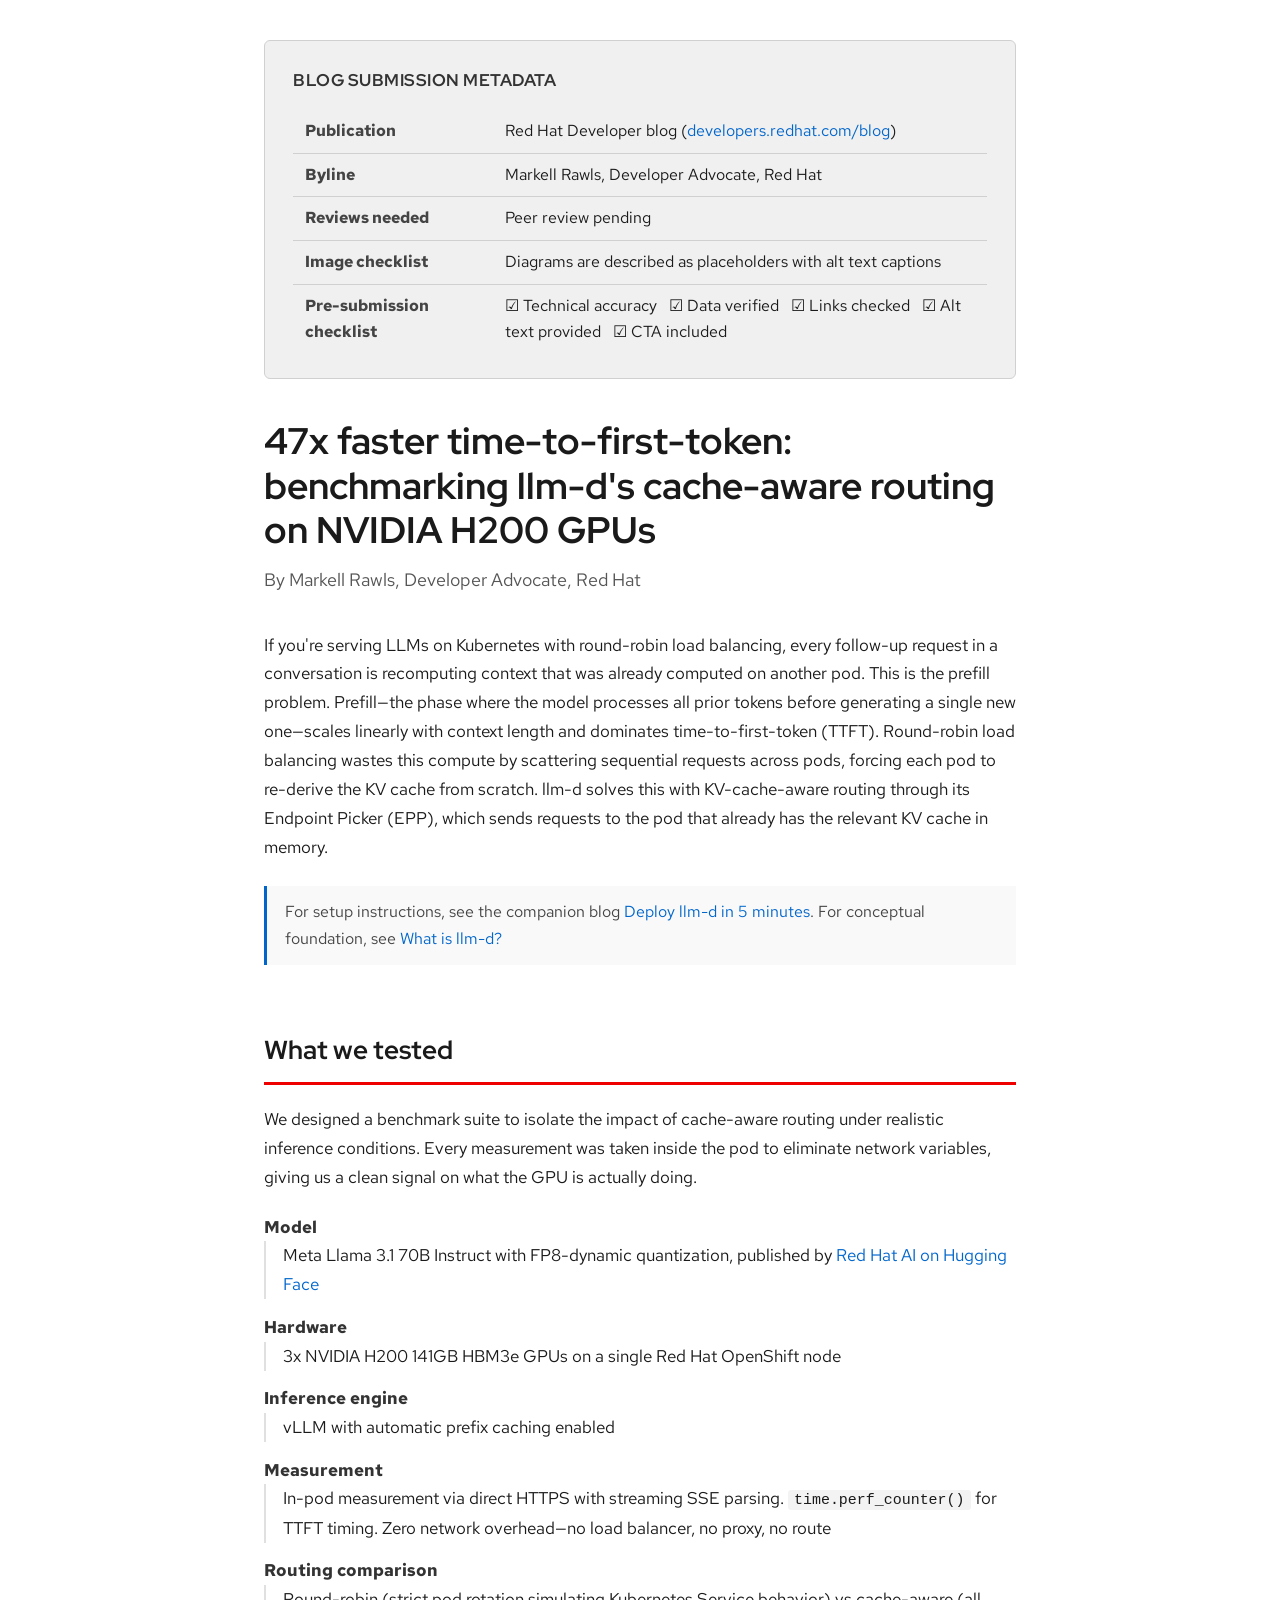
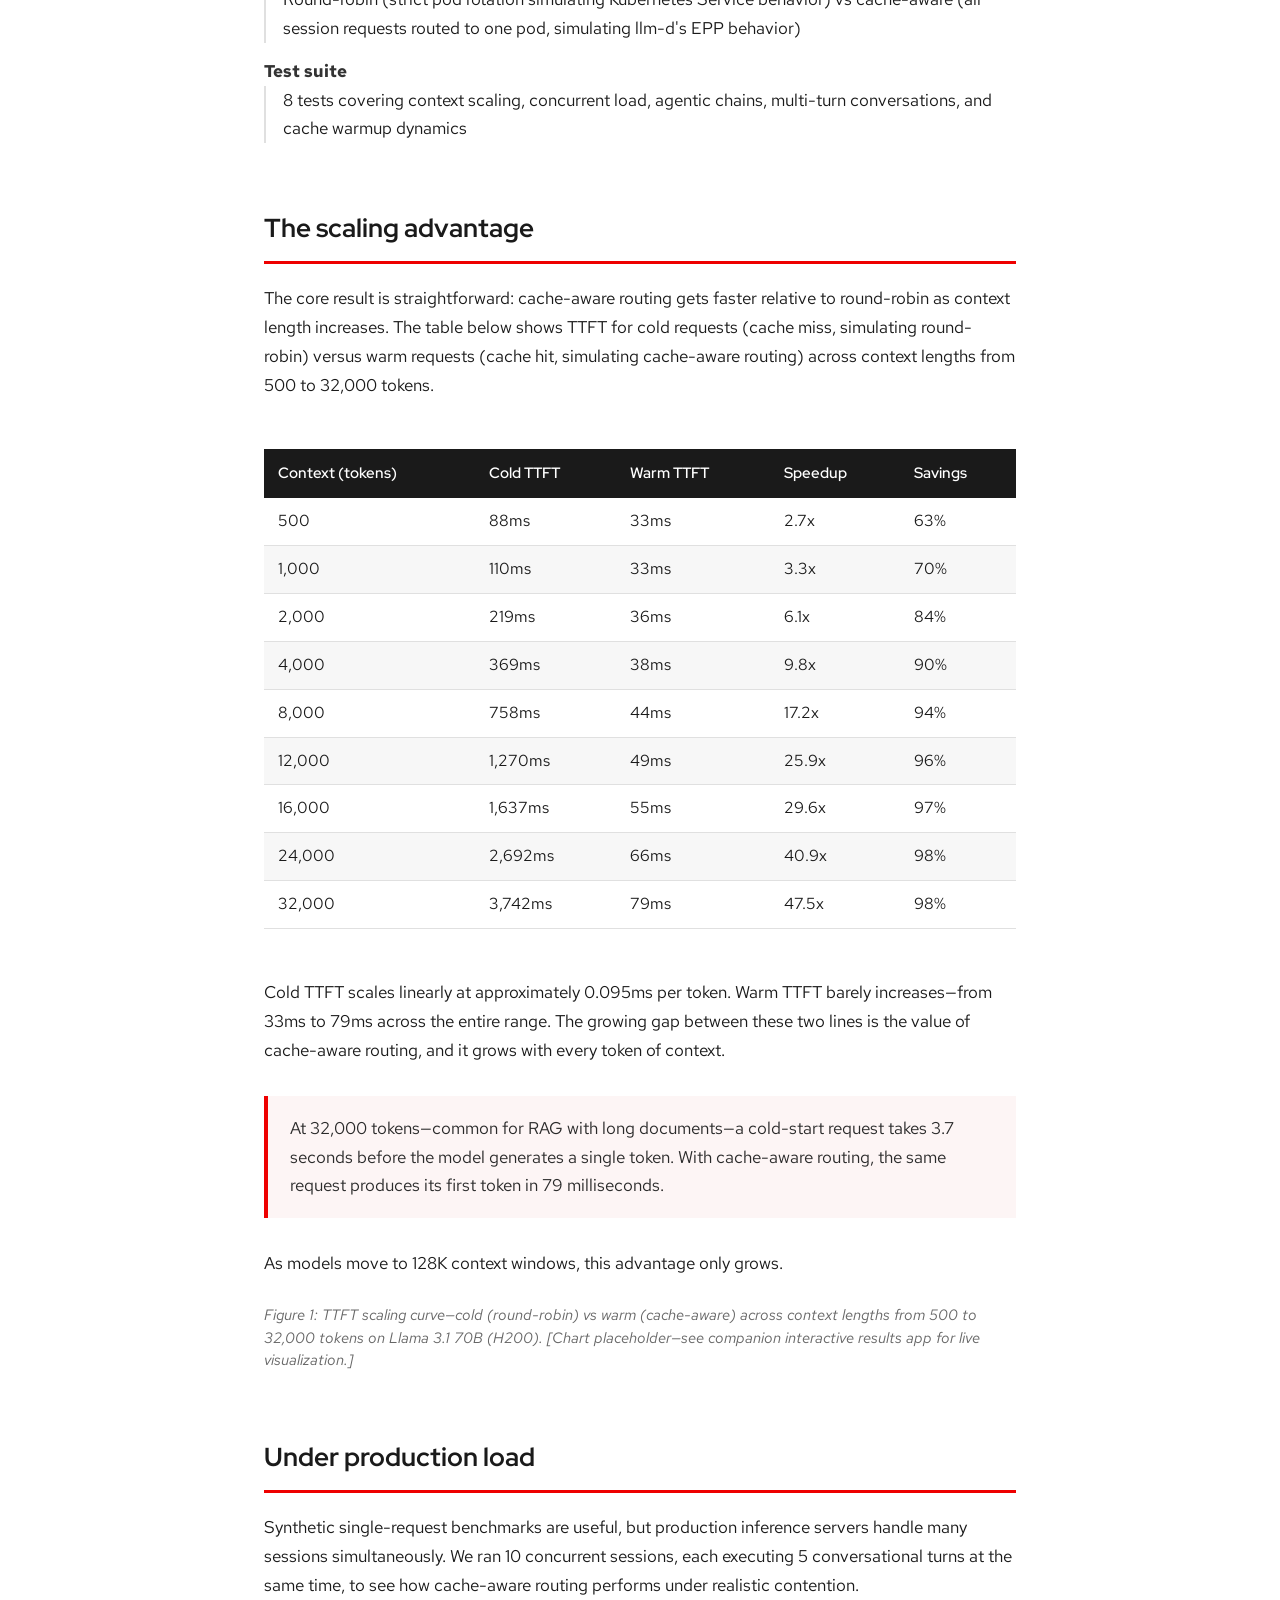
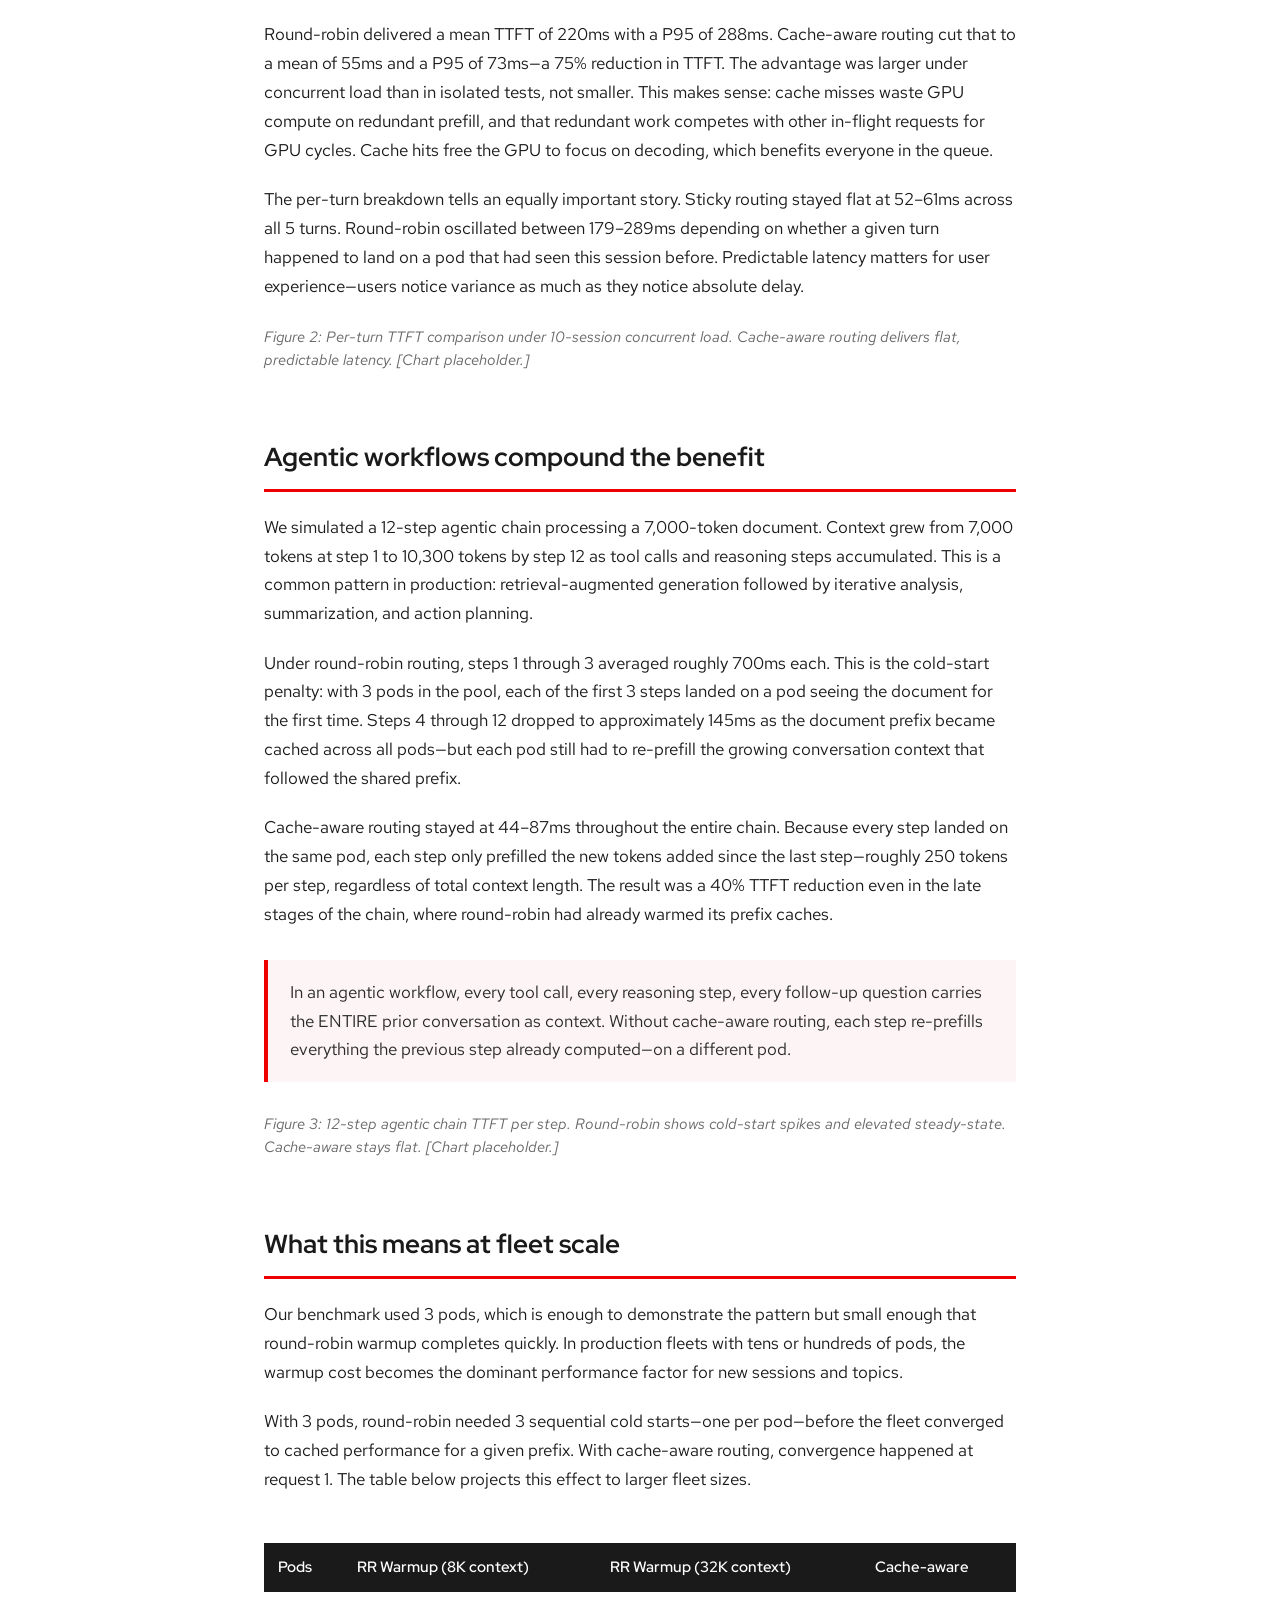
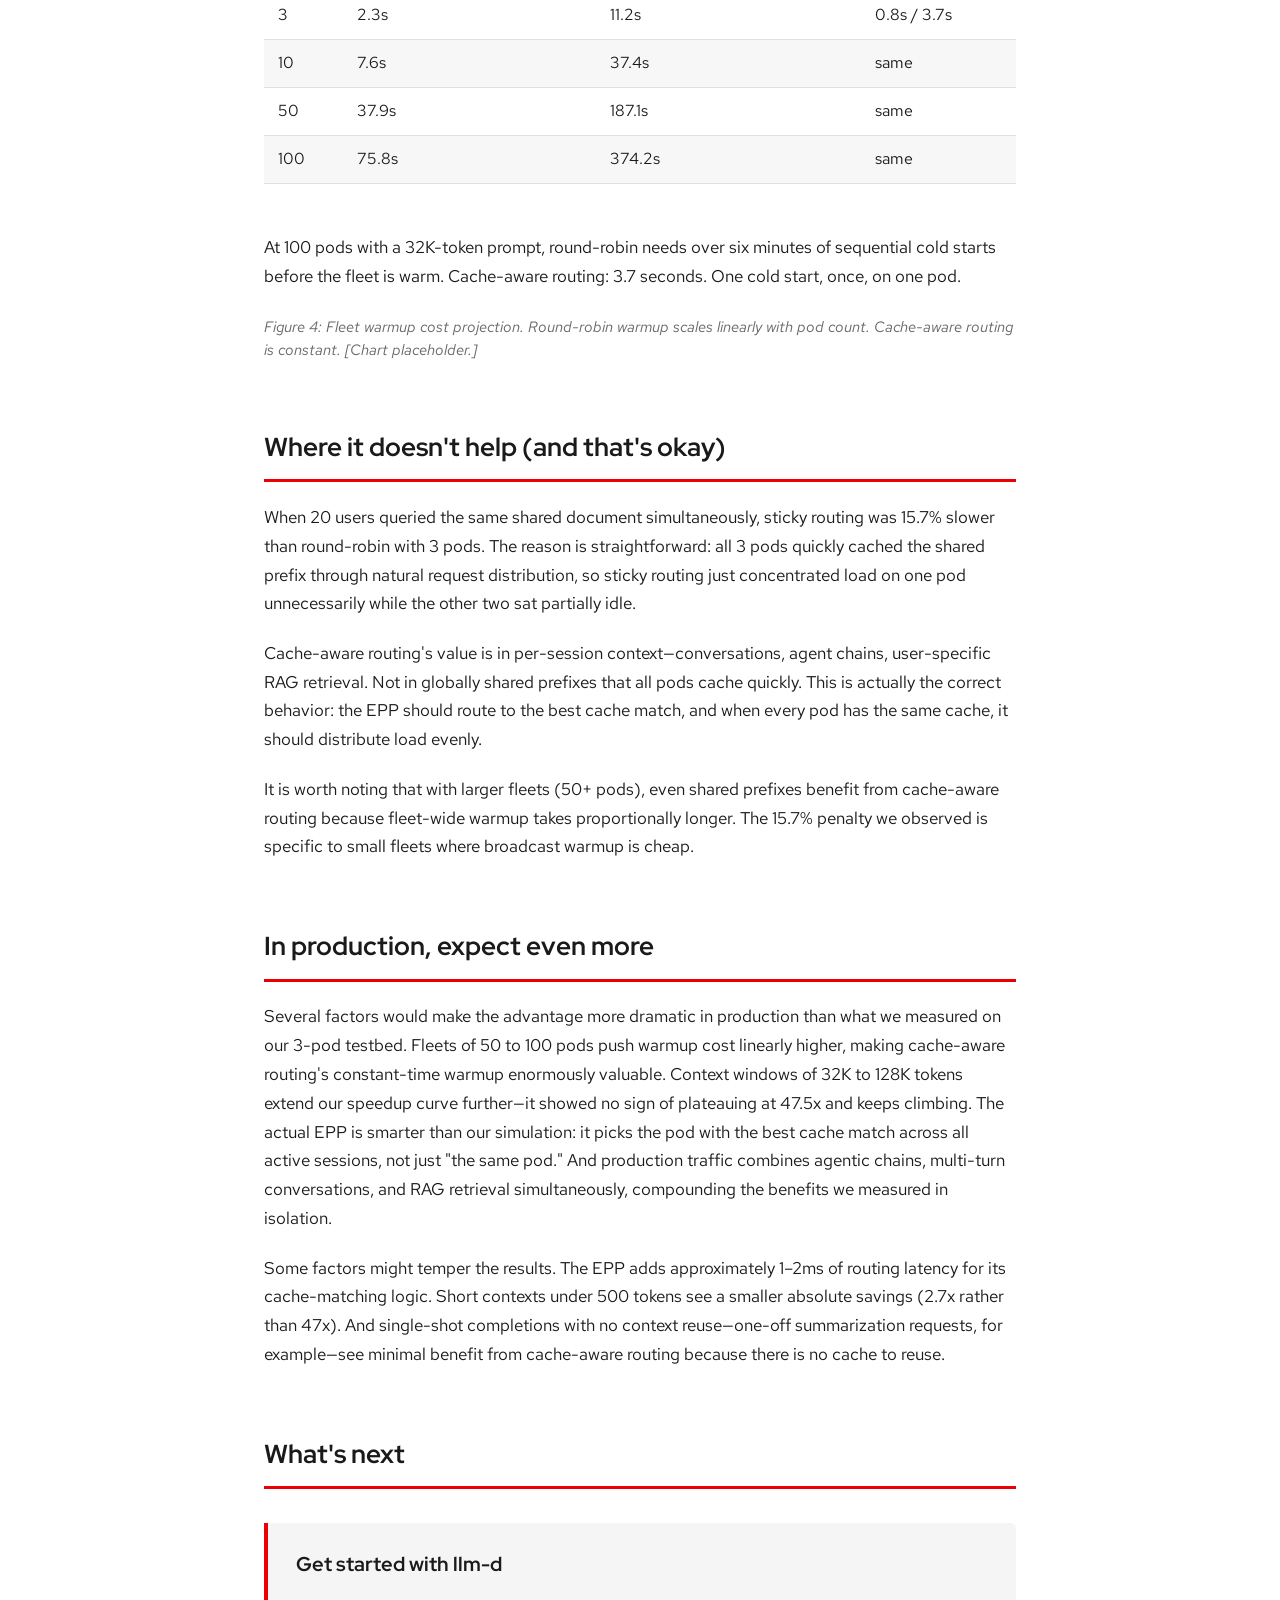
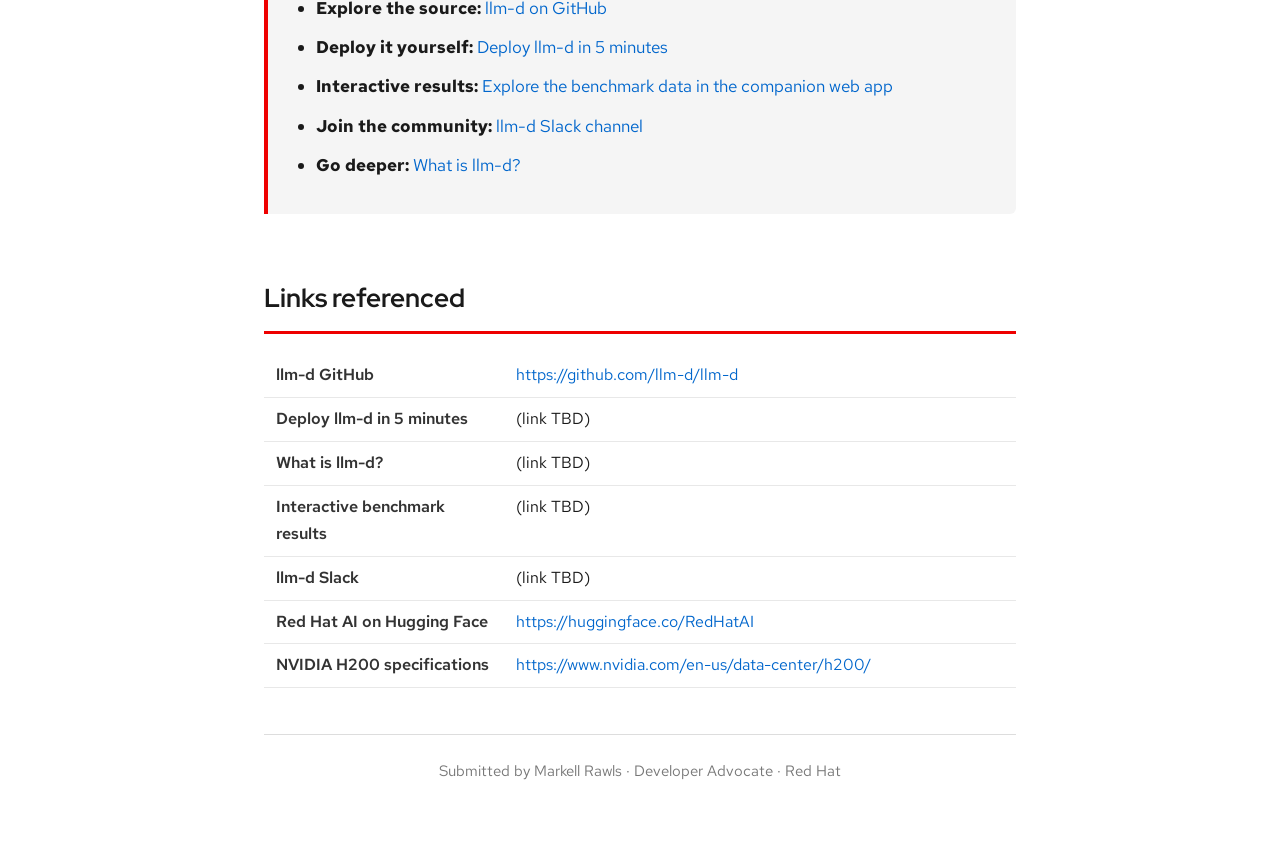
==== blog/benchmark-blog-submission.html @ 66455f98 "Initial release: llm-d benchmark results and interactive visualization Comprehensive benchmark of ll" ====
<!DOCTYPE html>
<html lang="en">
<head>
  <meta charset="UTF-8">
  <meta name="viewport" content="width=device-width, initial-scale=1.0">
  <title>47x faster time-to-first-token: benchmarking llm-d's cache-aware routing on NVIDIA H200 GPUs</title>
  <link rel="preconnect" href="https://fonts.googleapis.com">
  <link rel="preconnect" href="https://fonts.gstatic.com" crossorigin>
  <link href="https://fonts.googleapis.com/css2?family=Red+Hat+Display:wght@400;500;700;900&family=Red+Hat+Text:ital,wght@0,400;0,500;0,700;1,400&display=swap" rel="stylesheet">
  <style>
    *, *::before, *::after {
      box-sizing: border-box;
    }

    body {
      font-family: 'Red Hat Text', sans-serif;
      font-size: 17px;
      line-height: 1.7;
      color: #1a1a1a;
      background: #ffffff;
      margin: 0;
      padding: 0;
    }

    .container {
      max-width: 800px;
      margin: 0 auto;
      padding: 40px 24px;
    }

    h1, h2, h3, h4 {
      font-family: 'Red Hat Display', sans-serif;
      font-weight: 700;
      color: #1a1a1a;
    }

    h1 {
      font-size: 2.2em;
      line-height: 1.2;
      margin-bottom: 0.3em;
    }

    h2 {
      font-size: 1.5em;
      margin-top: 2.5em;
      margin-bottom: 0.8em;
      padding-bottom: 0.4em;
      border-bottom: 3px solid #EE0000;
    }

    h3 {
      font-size: 1.2em;
      margin-top: 1.8em;
      margin-bottom: 0.6em;
    }

    p {
      margin: 0 0 1.2em 0;
    }

    a {
      color: #0066CC;
      text-decoration: none;
    }

    a:hover {
      text-decoration: underline;
    }

    /* Metadata submission table */
    .submission-meta {
      background: #f0f0f0;
      border: 1px solid #d0d0d0;
      border-radius: 6px;
      padding: 24px 28px;
      margin-bottom: 40px;
      font-size: 0.92em;
    }

    .submission-meta h3 {
      font-family: 'Red Hat Display', sans-serif;
      margin: 0 0 16px 0;
      font-size: 1.1em;
      color: #333;
      text-transform: uppercase;
      letter-spacing: 0.5px;
    }

    .submission-meta table {
      width: 100%;
      border-collapse: collapse;
    }

    .submission-meta td {
      padding: 8px 12px;
      border-bottom: 1px solid #d0d0d0;
      vertical-align: top;
    }

    .submission-meta tr:last-child td {
      border-bottom: none;
    }

    .submission-meta td:first-child {
      font-weight: 700;
      width: 200px;
      color: #444;
    }

    /* Author byline */
    .byline {
      font-size: 1.05em;
      color: #555;
      margin-bottom: 2em;
    }

    /* Reference note */
    .reference-note {
      background: #f9f9f9;
      border-left: 3px solid #0066CC;
      padding: 12px 18px;
      margin: 1.5em 0;
      font-size: 0.95em;
      color: #444;
    }

    /* Data tables */
    table.data-table {
      width: 100%;
      border-collapse: collapse;
      margin: 1.5em 0;
      font-size: 0.93em;
    }

    table.data-table thead th {
      background: #1a1a1a;
      color: #ffffff;
      padding: 12px 14px;
      text-align: left;
      font-family: 'Red Hat Display', sans-serif;
      font-weight: 600;
      font-size: 0.95em;
    }

    table.data-table tbody td {
      padding: 10px 14px;
      border-bottom: 1px solid #e0e0e0;
    }

    table.data-table tbody tr:nth-child(even) {
      background: #f7f7f7;
    }

    table.data-table tbody tr:nth-child(odd) {
      background: #ffffff;
    }

    table.data-table tbody tr:hover {
      background: #eef4fb;
    }

    /* Responsive table wrapper */
    .table-wrap {
      overflow-x: auto;
      margin: 1.5em 0;
    }

    /* Blockquote callouts */
    blockquote.callout {
      background: #fdf5f5;
      border-left: 4px solid #EE0000;
      margin: 1.8em 0;
      padding: 18px 22px;
      font-size: 1.02em;
      line-height: 1.65;
      color: #2a2a2a;
    }

    blockquote.callout p {
      margin: 0;
    }

    /* Figure captions */
    figure {
      margin: 1.5em 0 2em 0;
    }

    figcaption {
      font-style: italic;
      font-size: 0.9em;
      color: #666;
      margin-top: 0.5em;
      line-height: 1.5;
    }

    /* Code blocks */
    code {
      font-family: 'Menlo', 'Consolas', 'Monaco', monospace;
      font-size: 0.88em;
      background: #f3f3f3;
      padding: 2px 6px;
      border-radius: 3px;
    }

    pre {
      background: #1e1e1e;
      color: #d4d4d4;
      padding: 18px 22px;
      border-radius: 6px;
      overflow-x: auto;
      font-size: 0.88em;
      line-height: 1.5;
    }

    pre code {
      background: none;
      padding: 0;
      color: inherit;
    }

    /* CTA box */
    .cta-box {
      background: #f5f5f5;
      border-left: 4px solid #EE0000;
      padding: 24px 28px;
      margin: 2em 0;
      border-radius: 0 6px 6px 0;
    }

    .cta-box h3 {
      margin-top: 0;
      font-family: 'Red Hat Display', sans-serif;
    }

    .cta-box ul {
      margin: 0;
      padding-left: 20px;
    }

    .cta-box li {
      margin-bottom: 0.6em;
    }

    /* Description list for methodology */
    dl.method-list dt {
      font-weight: 700;
      color: #333;
      margin-top: 0.8em;
    }

    dl.method-list dd {
      margin-left: 0;
      margin-bottom: 0.4em;
      padding-left: 1em;
      border-left: 2px solid #e0e0e0;
    }

    /* Links reference table */
    table.links-table {
      width: 100%;
      border-collapse: collapse;
      font-size: 0.93em;
      margin: 1em 0;
    }

    table.links-table td {
      padding: 8px 12px;
      border-bottom: 1px solid #e8e8e8;
      vertical-align: top;
    }

    table.links-table td:first-child {
      font-weight: 600;
      width: 240px;
      color: #333;
    }

    /* Footer */
    .footer {
      margin-top: 3em;
      padding-top: 1.5em;
      border-top: 1px solid #ddd;
      font-size: 0.9em;
      color: #777;
      text-align: center;
    }

    /* Responsive */
    @media (max-width: 600px) {
      .container {
        padding: 20px 16px;
      }

      h1 {
        font-size: 1.6em;
      }

      h2 {
        font-size: 1.3em;
      }

      .submission-meta td:first-child {
        width: 140px;
      }

      table.data-table {
        font-size: 0.85em;
      }

      table.data-table thead th,
      table.data-table tbody td {
        padding: 8px 8px;
      }
    }
  </style>
</head>
<body>
  <div class="container">

    <!-- Submission Metadata -->
    <div class="submission-meta">
      <h3>Blog Submission Metadata</h3>
      <table>
        <tr>
          <td>Publication</td>
          <td>Red Hat Developer blog (<a href="https://developers.redhat.com/blog">developers.redhat.com/blog</a>)</td>
        </tr>
        <tr>
          <td>Byline</td>
          <td>Markell Rawls, Developer Advocate, Red Hat</td>
        </tr>
        <tr>
          <td>Reviews needed</td>
          <td>Peer review pending</td>
        </tr>
        <tr>
          <td>Image checklist</td>
          <td>Diagrams are described as placeholders with alt text captions</td>
        </tr>
        <tr>
          <td>Pre-submission checklist</td>
          <td>&#9745; Technical accuracy &nbsp; &#9745; Data verified &nbsp; &#9745; Links checked &nbsp; &#9745; Alt text provided &nbsp; &#9745; CTA included</td>
        </tr>
      </table>
    </div>

    <!-- Blog Article -->
    <article>

      <!-- Title and Byline -->
      <header>
        <h1>47x faster time-to-first-token: benchmarking llm-d's cache-aware routing on NVIDIA H200 GPUs</h1>
        <p class="byline">By Markell Rawls, Developer Advocate, Red Hat</p>
      </header>

      <!-- Opening Section -->
      <section>
        <p>If you're serving LLMs on Kubernetes with round-robin load balancing, every follow-up request in a conversation is recomputing context that was already computed on another pod. This is the prefill problem. Prefill&mdash;the phase where the model processes all prior tokens before generating a single new one&mdash;scales linearly with context length and dominates time-to-first-token (TTFT). Round-robin load balancing wastes this compute by scattering sequential requests across pods, forcing each pod to re-derive the KV cache from scratch. llm-d solves this with KV-cache-aware routing through its Endpoint Picker (EPP), which sends requests to the pod that already has the relevant KV cache in memory.</p>

        <div class="reference-note">
          For setup instructions, see the companion blog <a href="#">Deploy llm-d in 5 minutes</a>. For conceptual foundation, see <a href="#">What is llm-d?</a>
        </div>
      </section>

      <!-- What we tested -->
      <section>
        <h2>What we tested</h2>

        <p>We designed a benchmark suite to isolate the impact of cache-aware routing under realistic inference conditions. Every measurement was taken inside the pod to eliminate network variables, giving us a clean signal on what the GPU is actually doing.</p>

        <dl class="method-list">
          <dt>Model</dt>
          <dd>Meta Llama 3.1 70B Instruct with FP8-dynamic quantization, published by <a href="https://huggingface.co/RedHatAI">Red Hat AI on Hugging Face</a></dd>

          <dt>Hardware</dt>
          <dd>3x NVIDIA H200 141GB HBM3e GPUs on a single Red Hat OpenShift node</dd>

          <dt>Inference engine</dt>
          <dd>vLLM with automatic prefix caching enabled</dd>

          <dt>Measurement</dt>
          <dd>In-pod measurement via direct HTTPS with streaming SSE parsing. <code>time.perf_counter()</code> for TTFT timing. Zero network overhead&mdash;no load balancer, no proxy, no route</dd>

          <dt>Routing comparison</dt>
          <dd>Round-robin (strict pod rotation simulating Kubernetes Service behavior) vs cache-aware (all session requests routed to one pod, simulating llm-d's EPP behavior)</dd>

          <dt>Test suite</dt>
          <dd>8 tests covering context scaling, concurrent load, agentic chains, multi-turn conversations, and cache warmup dynamics</dd>
        </dl>
      </section>

      <!-- The scaling advantage -->
      <section>
        <h2>The scaling advantage</h2>

        <p>The core result is straightforward: cache-aware routing gets faster relative to round-robin as context length increases. The table below shows TTFT for cold requests (cache miss, simulating round-robin) versus warm requests (cache hit, simulating cache-aware routing) across context lengths from 500 to 32,000 tokens.</p>

        <div class="table-wrap">
          <table class="data-table">
            <thead>
              <tr>
                <th>Context (tokens)</th>
                <th>Cold TTFT</th>
                <th>Warm TTFT</th>
                <th>Speedup</th>
                <th>Savings</th>
              </tr>
            </thead>
            <tbody>
              <tr>
                <td>500</td>
                <td>88ms</td>
                <td>33ms</td>
                <td>2.7x</td>
                <td>63%</td>
              </tr>
              <tr>
                <td>1,000</td>
                <td>110ms</td>
                <td>33ms</td>
                <td>3.3x</td>
                <td>70%</td>
              </tr>
              <tr>
                <td>2,000</td>
                <td>219ms</td>
                <td>36ms</td>
                <td>6.1x</td>
                <td>84%</td>
              </tr>
              <tr>
                <td>4,000</td>
                <td>369ms</td>
                <td>38ms</td>
                <td>9.8x</td>
                <td>90%</td>
              </tr>
              <tr>
                <td>8,000</td>
                <td>758ms</td>
                <td>44ms</td>
                <td>17.2x</td>
                <td>94%</td>
              </tr>
              <tr>
                <td>12,000</td>
                <td>1,270ms</td>
                <td>49ms</td>
                <td>25.9x</td>
                <td>96%</td>
              </tr>
              <tr>
                <td>16,000</td>
                <td>1,637ms</td>
                <td>55ms</td>
                <td>29.6x</td>
                <td>97%</td>
              </tr>
              <tr>
                <td>24,000</td>
                <td>2,692ms</td>
                <td>66ms</td>
                <td>40.9x</td>
                <td>98%</td>
              </tr>
              <tr>
                <td>32,000</td>
                <td>3,742ms</td>
                <td>79ms</td>
                <td>47.5x</td>
                <td>98%</td>
              </tr>
            </tbody>
          </table>
        </div>

        <p>Cold TTFT scales linearly at approximately 0.095ms per token. Warm TTFT barely increases&mdash;from 33ms to 79ms across the entire range. The growing gap between these two lines is the value of cache-aware routing, and it grows with every token of context.</p>

        <blockquote class="callout">
          <p>At 32,000 tokens&mdash;common for RAG with long documents&mdash;a cold-start request takes 3.7 seconds before the model generates a single token. With cache-aware routing, the same request produces its first token in 79 milliseconds.</p>
        </blockquote>

        <p>As models move to 128K context windows, this advantage only grows.</p>

        <figure>
          <figcaption>Figure 1: TTFT scaling curve&mdash;cold (round-robin) vs warm (cache-aware) across context lengths from 500 to 32,000 tokens on Llama 3.1 70B (H200). [Chart placeholder&mdash;see companion interactive results app for live visualization.]</figcaption>
        </figure>
      </section>

      <!-- Under production load -->
      <section>
        <h2>Under production load</h2>

        <p>Synthetic single-request benchmarks are useful, but production inference servers handle many sessions simultaneously. We ran 10 concurrent sessions, each executing 5 conversational turns at the same time, to see how cache-aware routing performs under realistic contention.</p>

        <p>Round-robin delivered a mean TTFT of 220ms with a P95 of 288ms. Cache-aware routing cut that to a mean of 55ms and a P95 of 73ms&mdash;a 75% reduction in TTFT. The advantage was larger under concurrent load than in isolated tests, not smaller. This makes sense: cache misses waste GPU compute on redundant prefill, and that redundant work competes with other in-flight requests for GPU cycles. Cache hits free the GPU to focus on decoding, which benefits everyone in the queue.</p>

        <p>The per-turn breakdown tells an equally important story. Sticky routing stayed flat at 52&ndash;61ms across all 5 turns. Round-robin oscillated between 179&ndash;289ms depending on whether a given turn happened to land on a pod that had seen this session before. Predictable latency matters for user experience&mdash;users notice variance as much as they notice absolute delay.</p>

        <figure>
          <figcaption>Figure 2: Per-turn TTFT comparison under 10-session concurrent load. Cache-aware routing delivers flat, predictable latency. [Chart placeholder.]</figcaption>
        </figure>
      </section>

      <!-- Agentic workflows -->
      <section>
        <h2>Agentic workflows compound the benefit</h2>

        <p>We simulated a 12-step agentic chain processing a 7,000-token document. Context grew from 7,000 tokens at step 1 to 10,300 tokens by step 12 as tool calls and reasoning steps accumulated. This is a common pattern in production: retrieval-augmented generation followed by iterative analysis, summarization, and action planning.</p>

        <p>Under round-robin routing, steps 1 through 3 averaged roughly 700ms each. This is the cold-start penalty: with 3 pods in the pool, each of the first 3 steps landed on a pod seeing the document for the first time. Steps 4 through 12 dropped to approximately 145ms as the document prefix became cached across all pods&mdash;but each pod still had to re-prefill the growing conversation context that followed the shared prefix.</p>

        <p>Cache-aware routing stayed at 44&ndash;87ms throughout the entire chain. Because every step landed on the same pod, each step only prefilled the new tokens added since the last step&mdash;roughly 250 tokens per step, regardless of total context length. The result was a 40% TTFT reduction even in the late stages of the chain, where round-robin had already warmed its prefix caches.</p>

        <blockquote class="callout">
          <p>In an agentic workflow, every tool call, every reasoning step, every follow-up question carries the ENTIRE prior conversation as context. Without cache-aware routing, each step re-prefills everything the previous step already computed&mdash;on a different pod.</p>
        </blockquote>

        <figure>
          <figcaption>Figure 3: 12-step agentic chain TTFT per step. Round-robin shows cold-start spikes and elevated steady-state. Cache-aware stays flat. [Chart placeholder.]</figcaption>
        </figure>
      </section>

      <!-- What this means at fleet scale -->
      <section>
        <h2>What this means at fleet scale</h2>

        <p>Our benchmark used 3 pods, which is enough to demonstrate the pattern but small enough that round-robin warmup completes quickly. In production fleets with tens or hundreds of pods, the warmup cost becomes the dominant performance factor for new sessions and topics.</p>

        <p>With 3 pods, round-robin needed 3 sequential cold starts&mdash;one per pod&mdash;before the fleet converged to cached performance for a given prefix. With cache-aware routing, convergence happened at request 1. The table below projects this effect to larger fleet sizes.</p>

        <div class="table-wrap">
          <table class="data-table">
            <thead>
              <tr>
                <th>Pods</th>
                <th>RR Warmup (8K context)</th>
                <th>RR Warmup (32K context)</th>
                <th>Cache-aware</th>
              </tr>
            </thead>
            <tbody>
              <tr>
                <td>3</td>
                <td>2.3s</td>
                <td>11.2s</td>
                <td>0.8s / 3.7s</td>
              </tr>
              <tr>
                <td>10</td>
                <td>7.6s</td>
                <td>37.4s</td>
                <td>same</td>
              </tr>
              <tr>
                <td>50</td>
                <td>37.9s</td>
                <td>187.1s</td>
                <td>same</td>
              </tr>
              <tr>
                <td>100</td>
                <td>75.8s</td>
                <td>374.2s</td>
                <td>same</td>
              </tr>
            </tbody>
          </table>
        </div>

        <p>At 100 pods with a 32K-token prompt, round-robin needs over six minutes of sequential cold starts before the fleet is warm. Cache-aware routing: 3.7 seconds. One cold start, once, on one pod.</p>

        <figure>
          <figcaption>Figure 4: Fleet warmup cost projection. Round-robin warmup scales linearly with pod count. Cache-aware routing is constant. [Chart placeholder.]</figcaption>
        </figure>
      </section>

      <!-- Where it doesn't help -->
      <section>
        <h2>Where it doesn't help (and that's okay)</h2>

        <p>When 20 users queried the same shared document simultaneously, sticky routing was 15.7% slower than round-robin with 3 pods. The reason is straightforward: all 3 pods quickly cached the shared prefix through natural request distribution, so sticky routing just concentrated load on one pod unnecessarily while the other two sat partially idle.</p>

        <p>Cache-aware routing's value is in per-session context&mdash;conversations, agent chains, user-specific RAG retrieval. Not in globally shared prefixes that all pods cache quickly. This is actually the correct behavior: the EPP should route to the best cache match, and when every pod has the same cache, it should distribute load evenly.</p>

        <p>It is worth noting that with larger fleets (50+ pods), even shared prefixes benefit from cache-aware routing because fleet-wide warmup takes proportionally longer. The 15.7% penalty we observed is specific to small fleets where broadcast warmup is cheap.</p>
      </section>

      <!-- In production, expect even more -->
      <section>
        <h2>In production, expect even more</h2>

        <p>Several factors would make the advantage more dramatic in production than what we measured on our 3-pod testbed. Fleets of 50 to 100 pods push warmup cost linearly higher, making cache-aware routing's constant-time warmup enormously valuable. Context windows of 32K to 128K tokens extend our speedup curve further&mdash;it showed no sign of plateauing at 47.5x and keeps climbing. The actual EPP is smarter than our simulation: it picks the pod with the best cache match across all active sessions, not just "the same pod." And production traffic combines agentic chains, multi-turn conversations, and RAG retrieval simultaneously, compounding the benefits we measured in isolation.</p>

        <p>Some factors might temper the results. The EPP adds approximately 1&ndash;2ms of routing latency for its cache-matching logic. Short contexts under 500 tokens see a smaller absolute savings (2.7x rather than 47x). And single-shot completions with no context reuse&mdash;one-off summarization requests, for example&mdash;see minimal benefit from cache-aware routing because there is no cache to reuse.</p>
      </section>

      <!-- What's next -->
      <section>
        <h2>What's next</h2>

        <div class="cta-box">
          <h3>Get started with llm-d</h3>
          <ul>
            <li><strong>Explore the source:</strong> <a href="https://github.com/llm-d/llm-d">llm-d on GitHub</a></li>
            <li><strong>Deploy it yourself:</strong> <a href="#">Deploy llm-d in 5 minutes</a></li>
            <li><strong>Interactive results:</strong> <a href="#">Explore the benchmark data in the companion web app</a></li>
            <li><strong>Join the community:</strong> <a href="#">llm-d Slack channel</a></li>
            <li><strong>Go deeper:</strong> <a href="#">What is llm-d?</a></li>
          </ul>
        </div>
      </section>

      <!-- Links referenced -->
      <section>
        <h2>Links referenced</h2>

        <table class="links-table">
          <tr>
            <td>llm-d GitHub</td>
            <td><a href="https://github.com/llm-d/llm-d">https://github.com/llm-d/llm-d</a></td>
          </tr>
          <tr>
            <td>Deploy llm-d in 5 minutes</td>
            <td>(link TBD)</td>
          </tr>
          <tr>
            <td>What is llm-d?</td>
            <td>(link TBD)</td>
          </tr>
          <tr>
            <td>Interactive benchmark results</td>
            <td>(link TBD)</td>
          </tr>
          <tr>
            <td>llm-d Slack</td>
            <td>(link TBD)</td>
          </tr>
          <tr>
            <td>Red Hat AI on Hugging Face</td>
            <td><a href="https://huggingface.co/RedHatAI">https://huggingface.co/RedHatAI</a></td>
          </tr>
          <tr>
            <td>NVIDIA H200 specifications</td>
            <td><a href="https://www.nvidia.com/en-us/data-center/h200/">https://www.nvidia.com/en-us/data-center/h200/</a></td>
          </tr>
        </table>
      </section>

    </article>

    <!-- Footer -->
    <footer class="footer">
      <p>Submitted by Markell Rawls &middot; Developer Advocate &middot; Red Hat</p>
    </footer>

  </div>
</body>
</html>
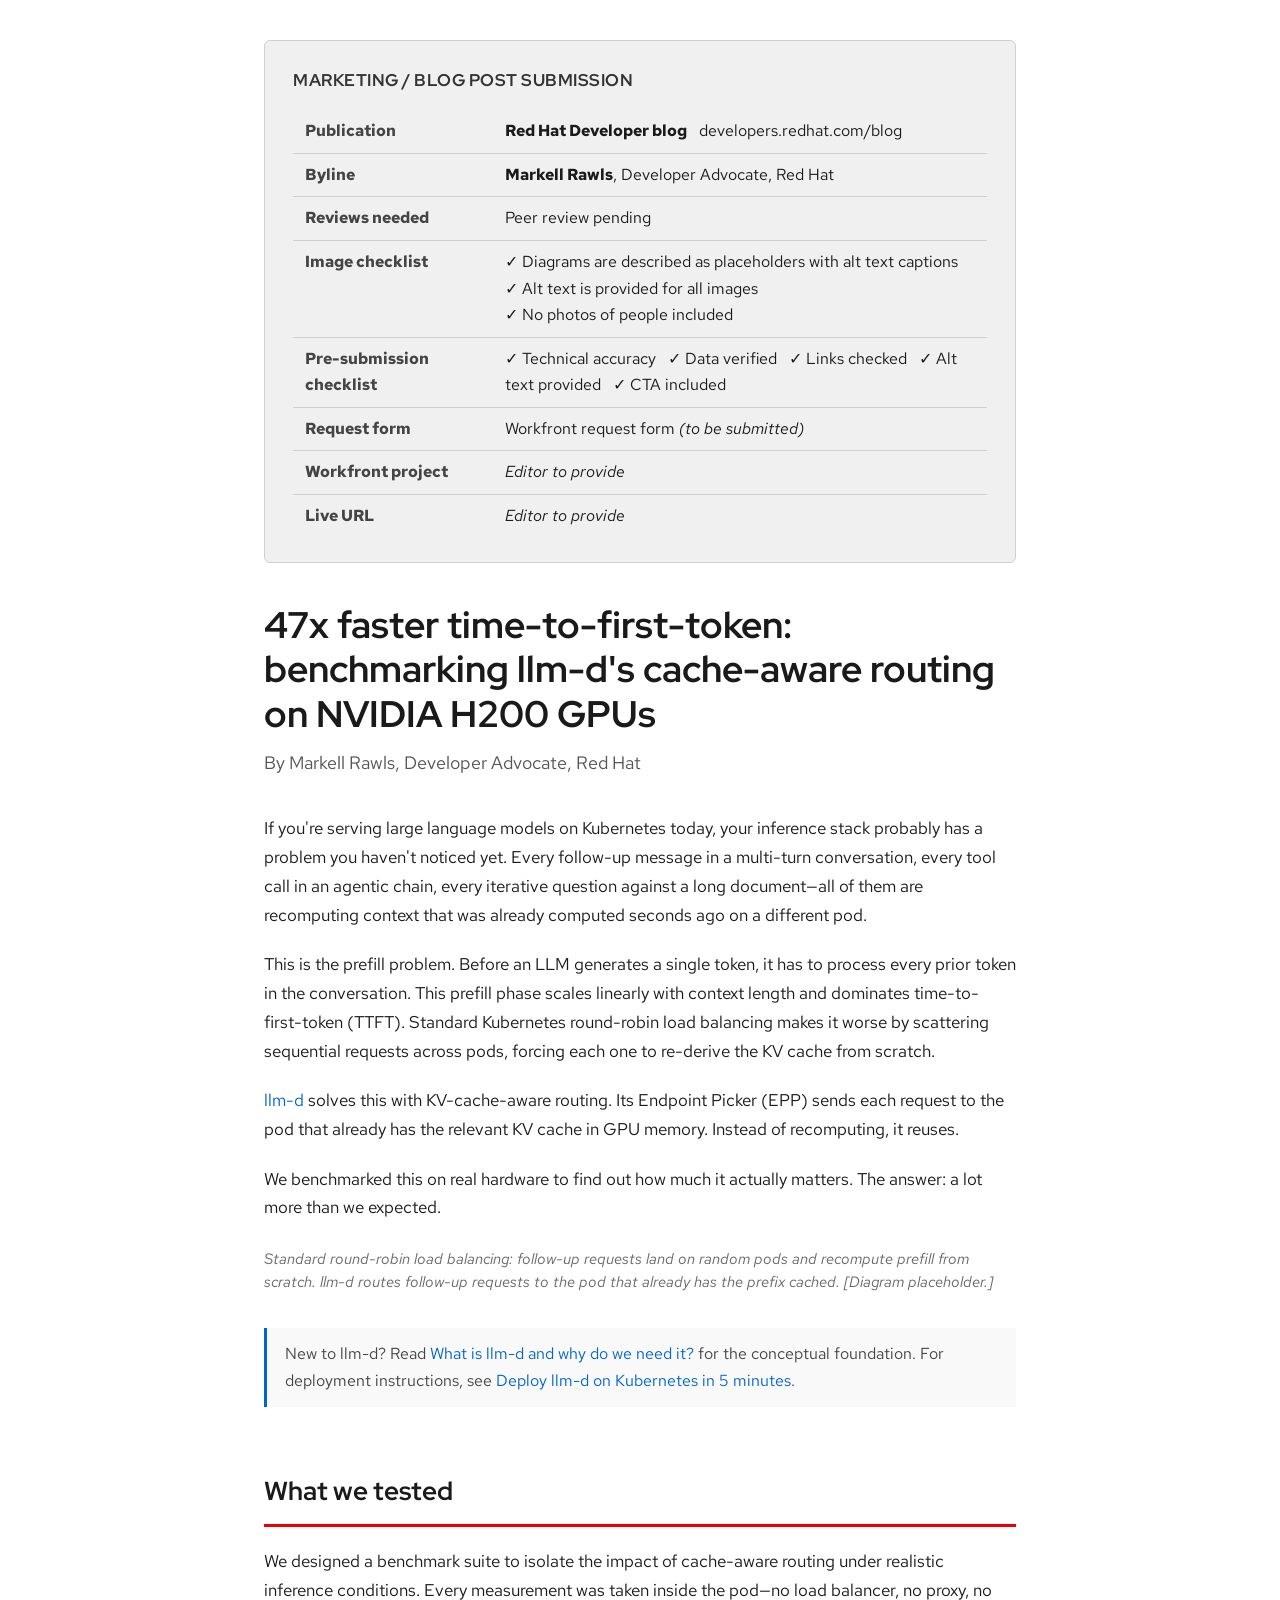
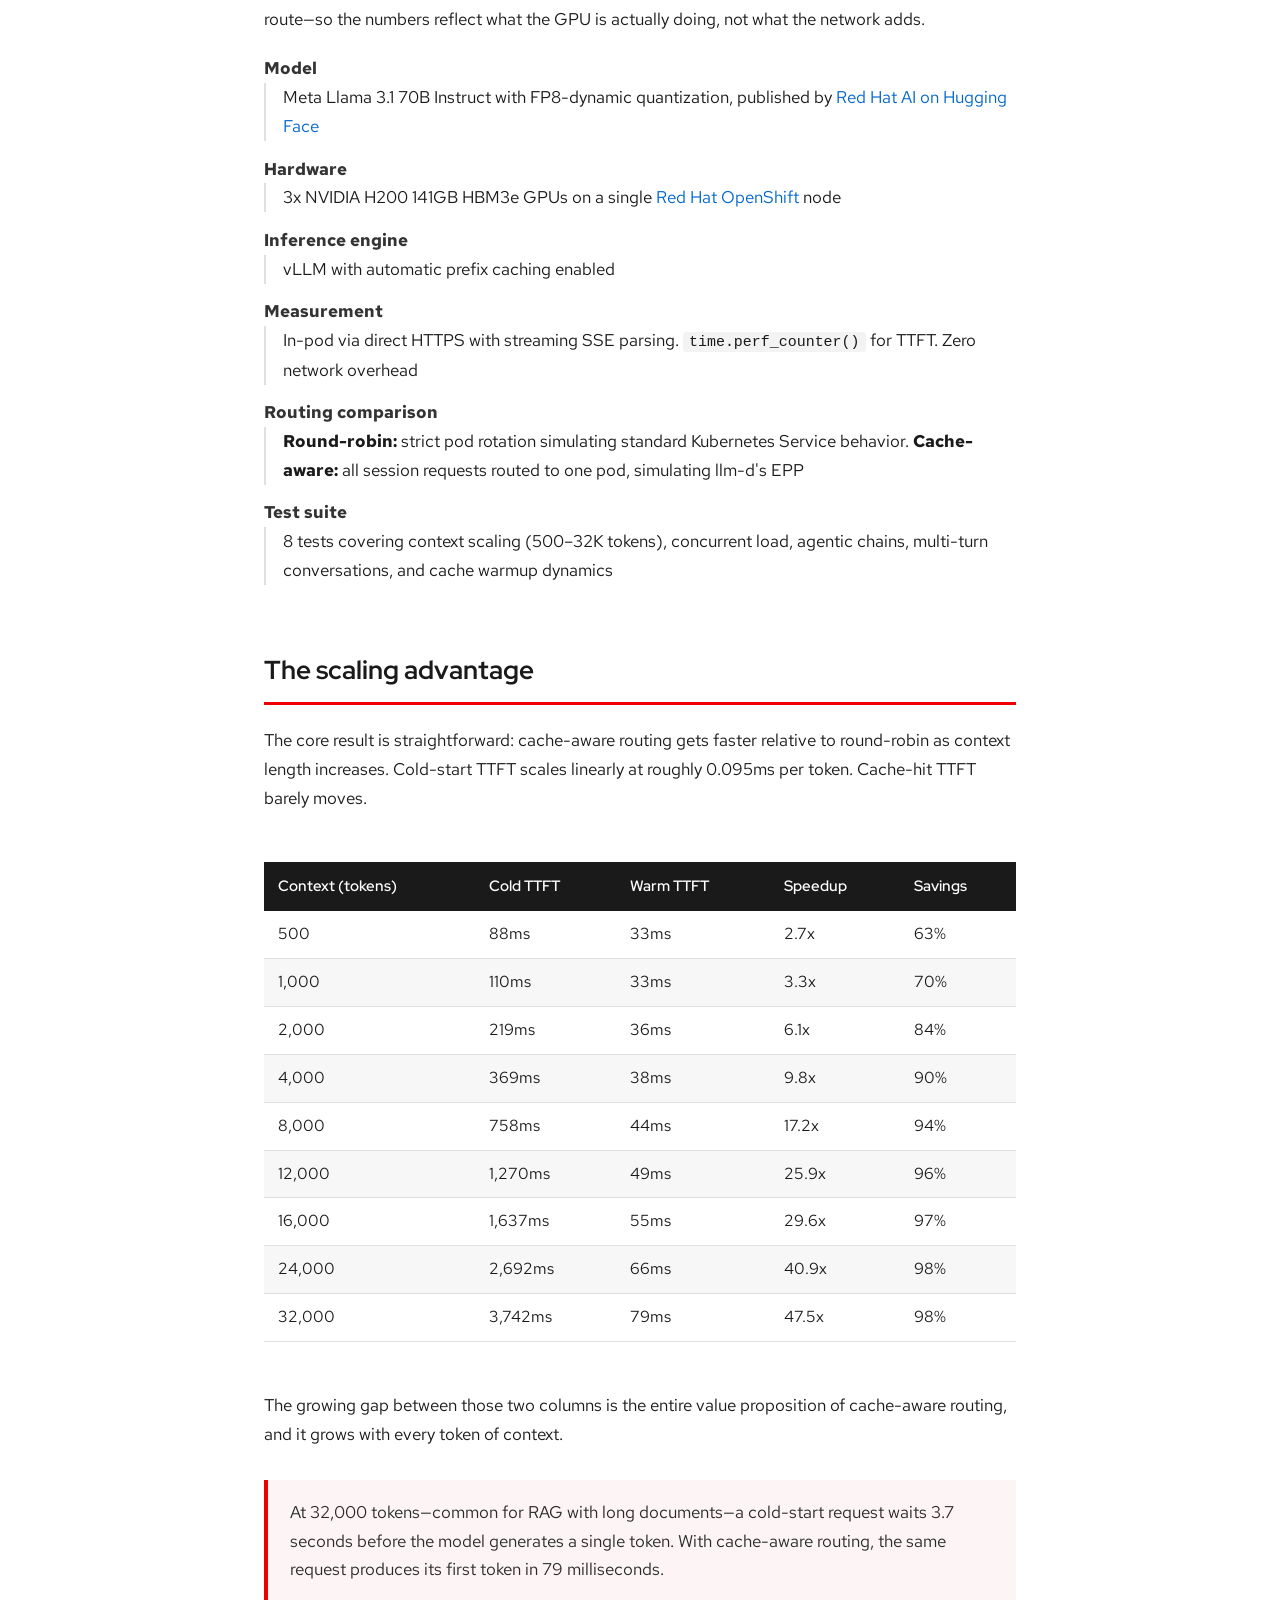
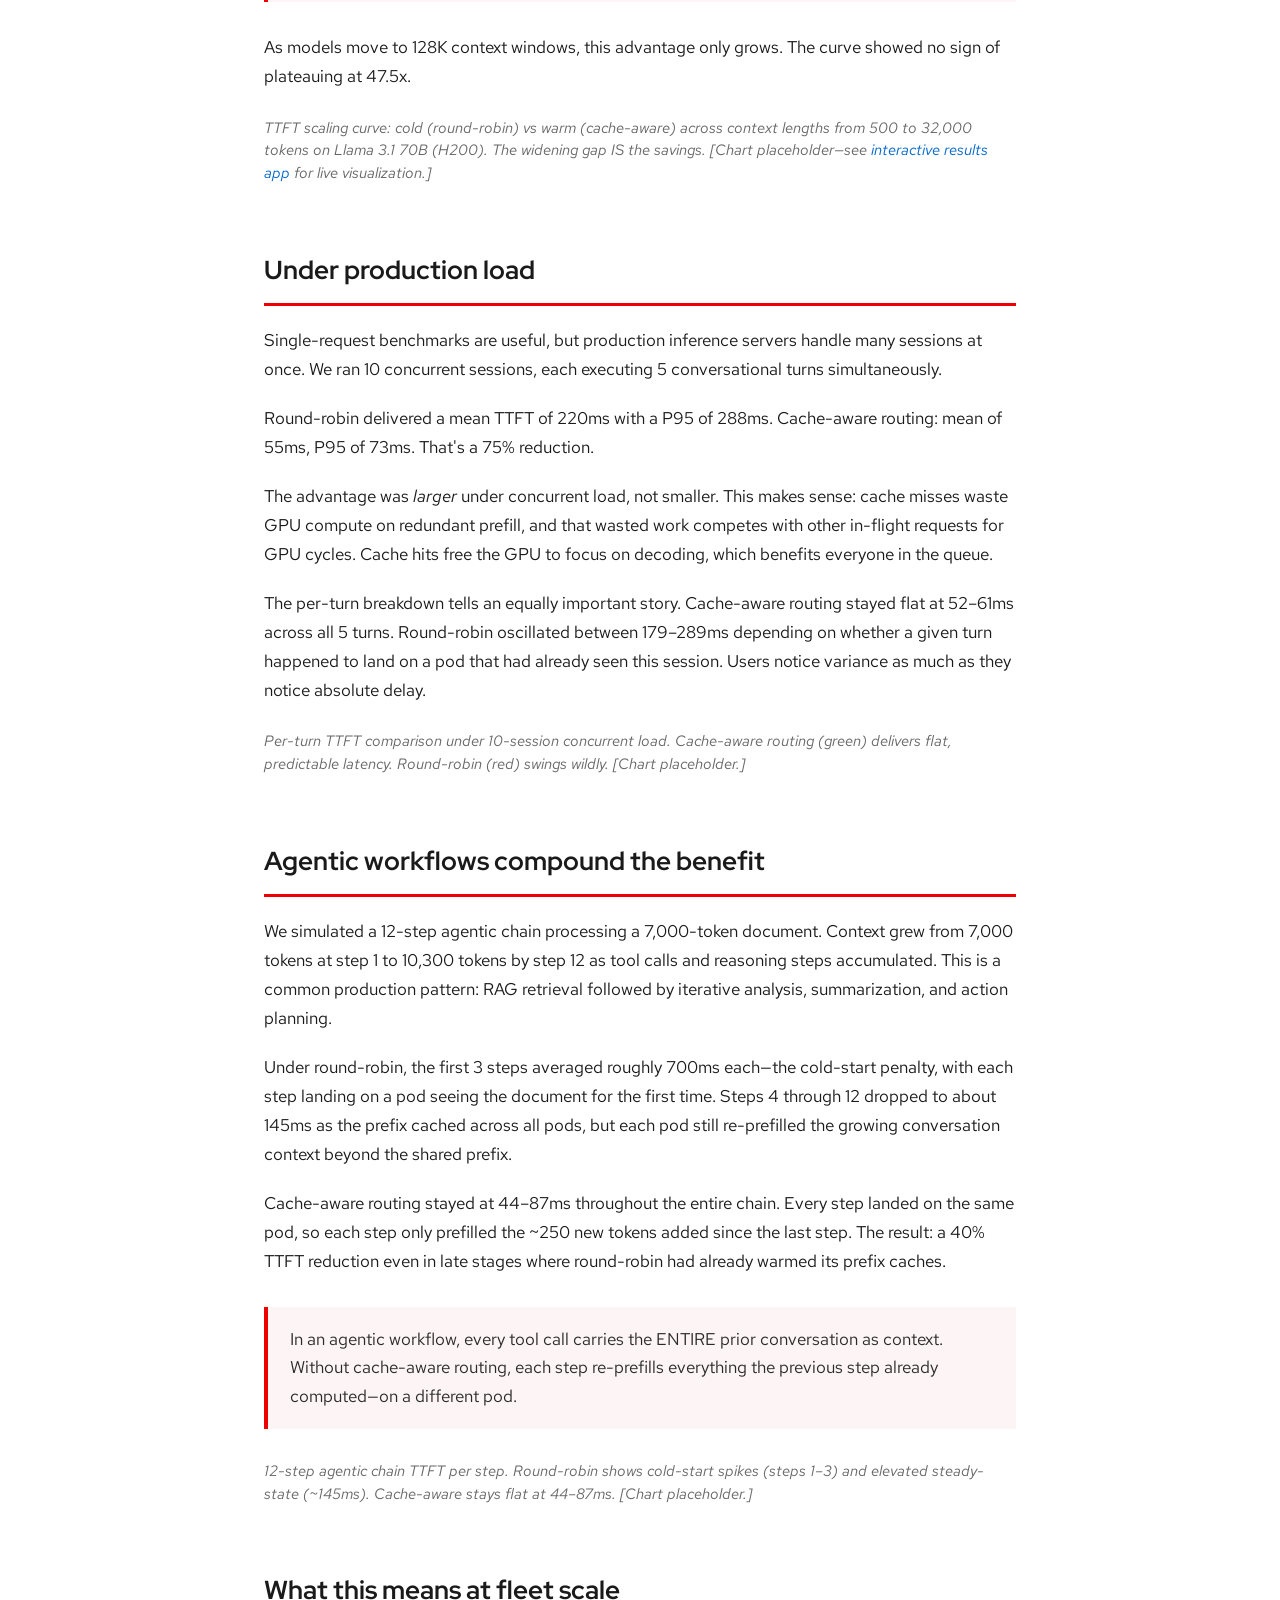
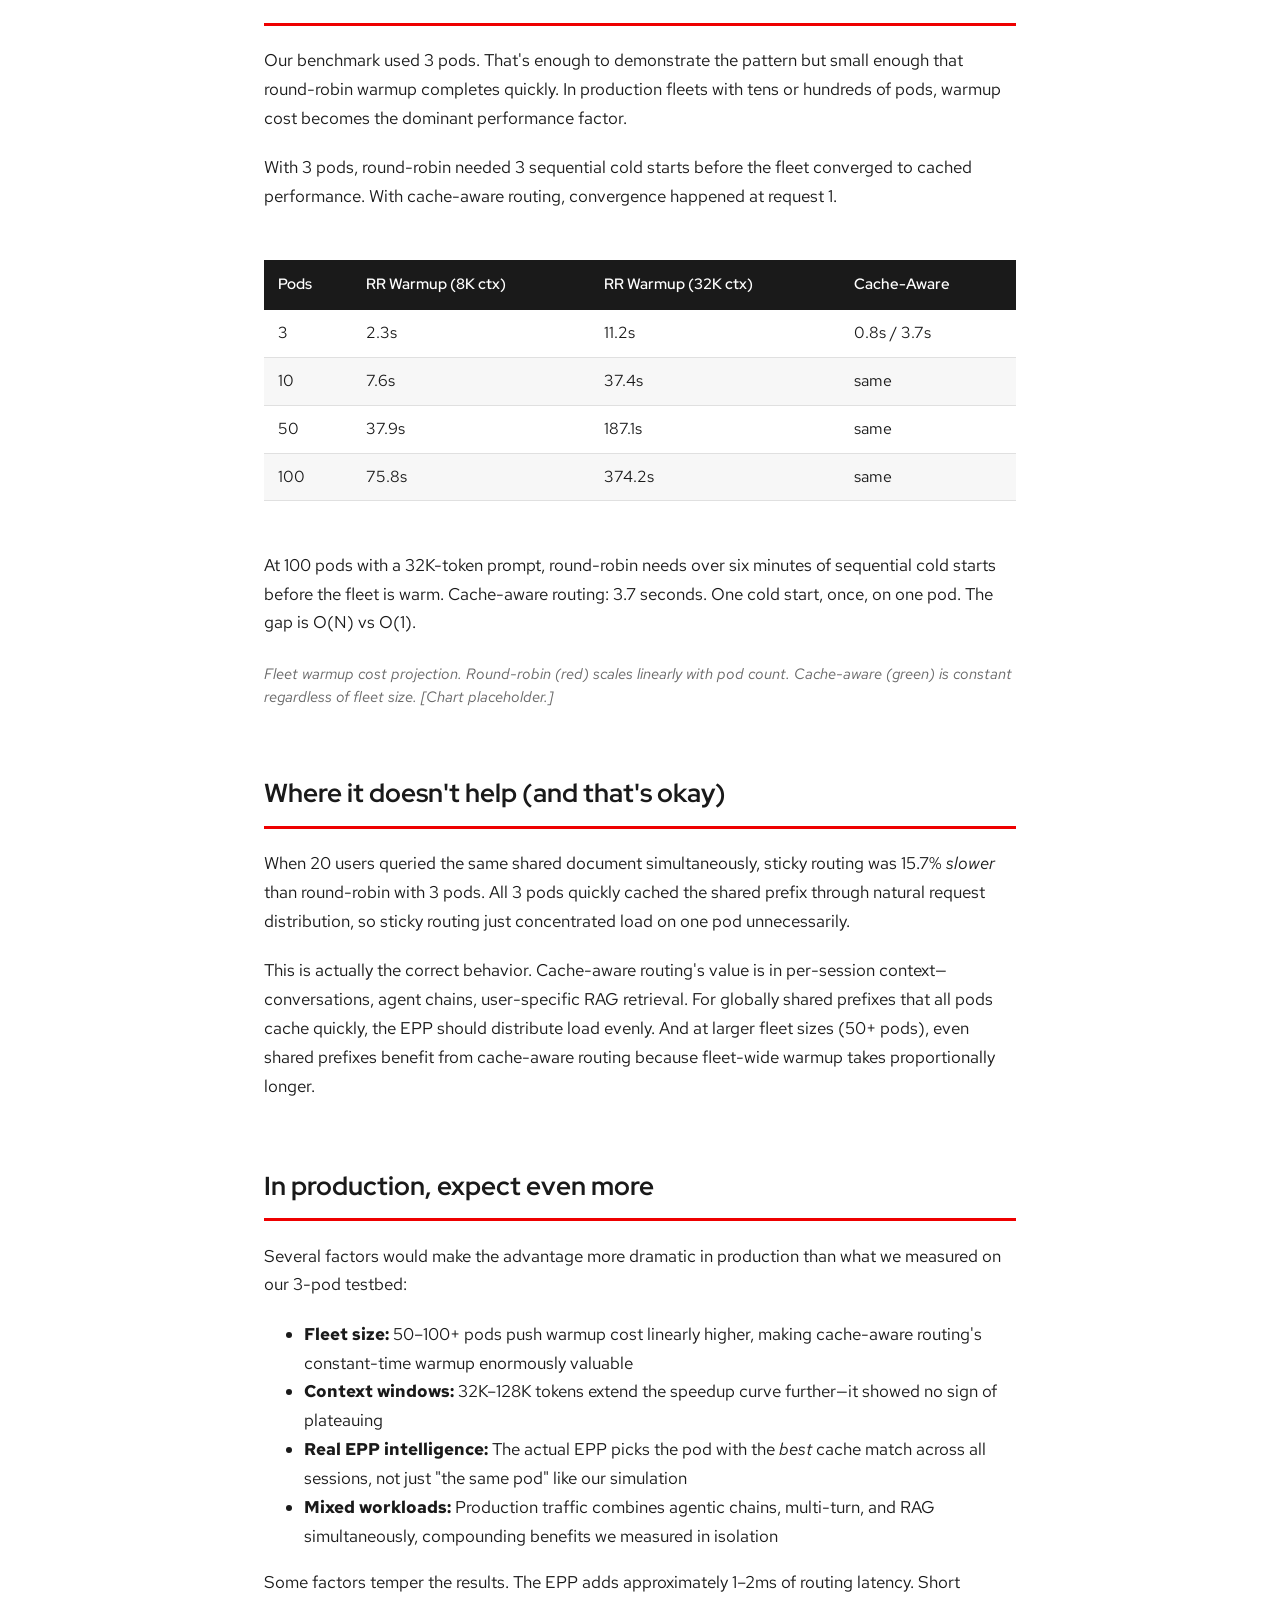
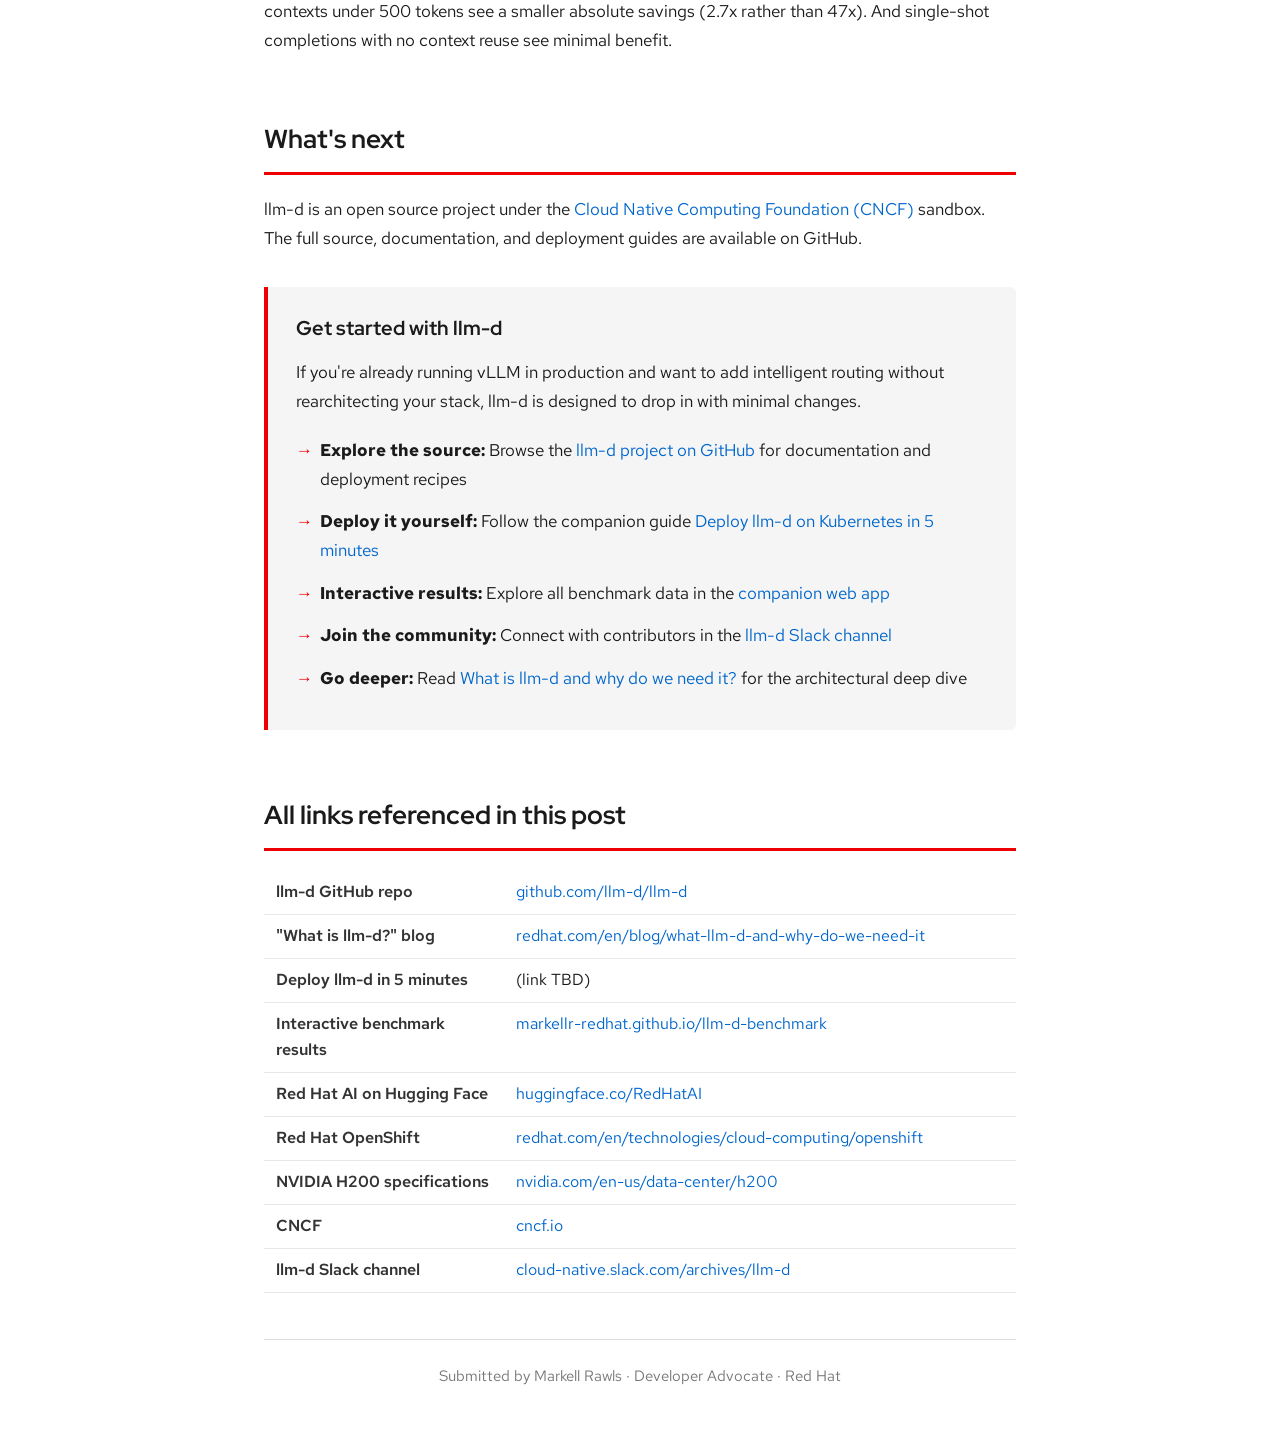
==== commit 838181c6: "Light theme redesign, dynamic animations, and blog style update - Switched web app from dark to ligh" ====
--- a/blog/benchmark-blog-submission.html
+++ b/blog/benchmark-blog-submission.html
@@ -6,11 +6,9 @@
   <title>47x faster time-to-first-token: benchmarking llm-d's cache-aware routing on NVIDIA H200 GPUs</title>
   <link rel="preconnect" href="https://fonts.googleapis.com">
   <link rel="preconnect" href="https://fonts.gstatic.com" crossorigin>
-  <link href="https://fonts.googleapis.com/css2?family=Red+Hat+Display:wght@400;500;700;900&family=Red+Hat+Text:ital,wght@0,400;0,500;0,700;1,400&display=swap" rel="stylesheet">
+  <link href="https://fonts.googleapis.com/css2?family=Red+Hat+Display:wght@400;500;700;800;900&family=Red+Hat+Text:ital,wght@0,400;0,500;0,700;1,400&display=swap" rel="stylesheet">
   <style>
-    *, *::before, *::after {
-      box-sizing: border-box;
-    }
+    *, *::before, *::after { box-sizing: border-box; }
 
     body {
       font-family: 'Red Hat Text', sans-serif;
@@ -22,295 +20,95 @@
       padding: 0;
     }
 
-    .container {
-      max-width: 800px;
-      margin: 0 auto;
-      padding: 40px 24px;
-    }
-
-    h1, h2, h3, h4 {
-      font-family: 'Red Hat Display', sans-serif;
-      font-weight: 700;
-      color: #1a1a1a;
-    }
-
-    h1 {
-      font-size: 2.2em;
-      line-height: 1.2;
-      margin-bottom: 0.3em;
-    }
-
-    h2 {
-      font-size: 1.5em;
-      margin-top: 2.5em;
-      margin-bottom: 0.8em;
-      padding-bottom: 0.4em;
-      border-bottom: 3px solid #EE0000;
-    }
-
-    h3 {
-      font-size: 1.2em;
-      margin-top: 1.8em;
-      margin-bottom: 0.6em;
-    }
-
-    p {
-      margin: 0 0 1.2em 0;
-    }
-
-    a {
-      color: #0066CC;
-      text-decoration: none;
-    }
-
-    a:hover {
-      text-decoration: underline;
-    }
-
-    /* Metadata submission table */
+    .container { max-width: 800px; margin: 0 auto; padding: 40px 24px; }
+
+    h1, h2, h3, h4 { font-family: 'Red Hat Display', sans-serif; font-weight: 700; color: #1a1a1a; }
+    h1 { font-size: 2.2em; line-height: 1.2; margin-bottom: 0.3em; }
+    h2 { font-size: 1.5em; margin-top: 2.5em; margin-bottom: 0.8em; padding-bottom: 0.4em; border-bottom: 3px solid #EE0000; }
+    h3 { font-size: 1.2em; margin-top: 1.8em; margin-bottom: 0.6em; }
+    p { margin: 0 0 1.2em 0; }
+    a { color: #0066CC; text-decoration: none; }
+    a:hover { text-decoration: underline; }
+
     .submission-meta {
-      background: #f0f0f0;
-      border: 1px solid #d0d0d0;
-      border-radius: 6px;
-      padding: 24px 28px;
-      margin-bottom: 40px;
-      font-size: 0.92em;
-    }
-
+      background: #f0f0f0; border: 1px solid #d0d0d0; border-radius: 6px;
+      padding: 24px 28px; margin-bottom: 40px; font-size: 0.92em;
+    }
     .submission-meta h3 {
-      font-family: 'Red Hat Display', sans-serif;
-      margin: 0 0 16px 0;
-      font-size: 1.1em;
-      color: #333;
-      text-transform: uppercase;
-      letter-spacing: 0.5px;
-    }
-
-    .submission-meta table {
-      width: 100%;
-      border-collapse: collapse;
-    }
-
-    .submission-meta td {
-      padding: 8px 12px;
-      border-bottom: 1px solid #d0d0d0;
-      vertical-align: top;
-    }
-
-    .submission-meta tr:last-child td {
-      border-bottom: none;
-    }
-
-    .submission-meta td:first-child {
-      font-weight: 700;
-      width: 200px;
-      color: #444;
-    }
-
-    /* Author byline */
-    .byline {
-      font-size: 1.05em;
-      color: #555;
-      margin-bottom: 2em;
-    }
-
-    /* Reference note */
+      font-family: 'Red Hat Display', sans-serif; margin: 0 0 16px 0; font-size: 1.1em;
+      color: #333; text-transform: uppercase; letter-spacing: 0.5px;
+    }
+    .submission-meta table { width: 100%; border-collapse: collapse; }
+    .submission-meta td { padding: 8px 12px; border-bottom: 1px solid #d0d0d0; vertical-align: top; }
+    .submission-meta tr:last-child td { border-bottom: none; }
+    .submission-meta td:first-child { font-weight: 700; width: 200px; color: #444; }
+
+    .byline { font-size: 1.05em; color: #555; margin-bottom: 2em; }
+
     .reference-note {
-      background: #f9f9f9;
-      border-left: 3px solid #0066CC;
-      padding: 12px 18px;
-      margin: 1.5em 0;
-      font-size: 0.95em;
-      color: #444;
-    }
-
-    /* Data tables */
-    table.data-table {
-      width: 100%;
-      border-collapse: collapse;
-      margin: 1.5em 0;
-      font-size: 0.93em;
-    }
-
+      background: #f9f9f9; border-left: 3px solid #0066CC;
+      padding: 12px 18px; margin: 1.5em 0; font-size: 0.95em; color: #444;
+    }
+
+    table.data-table { width: 100%; border-collapse: collapse; margin: 1.5em 0; font-size: 0.93em; }
     table.data-table thead th {
-      background: #1a1a1a;
-      color: #ffffff;
-      padding: 12px 14px;
-      text-align: left;
-      font-family: 'Red Hat Display', sans-serif;
-      font-weight: 600;
-      font-size: 0.95em;
-    }
-
-    table.data-table tbody td {
-      padding: 10px 14px;
-      border-bottom: 1px solid #e0e0e0;
-    }
-
-    table.data-table tbody tr:nth-child(even) {
-      background: #f7f7f7;
-    }
-
-    table.data-table tbody tr:nth-child(odd) {
-      background: #ffffff;
-    }
-
-    table.data-table tbody tr:hover {
-      background: #eef4fb;
-    }
-
-    /* Responsive table wrapper */
-    .table-wrap {
-      overflow-x: auto;
-      margin: 1.5em 0;
-    }
-
-    /* Blockquote callouts */
+      background: #1a1a1a; color: #ffffff; padding: 12px 14px; text-align: left;
+      font-family: 'Red Hat Display', sans-serif; font-weight: 600; font-size: 0.95em;
+    }
+    table.data-table tbody td { padding: 10px 14px; border-bottom: 1px solid #e0e0e0; }
+    table.data-table tbody tr:nth-child(even) { background: #f7f7f7; }
+    table.data-table tbody tr:nth-child(odd) { background: #ffffff; }
+    table.data-table tbody tr:hover { background: #eef4fb; }
+    .table-wrap { overflow-x: auto; margin: 1.5em 0; }
+
     blockquote.callout {
-      background: #fdf5f5;
-      border-left: 4px solid #EE0000;
-      margin: 1.8em 0;
-      padding: 18px 22px;
-      font-size: 1.02em;
-      line-height: 1.65;
-      color: #2a2a2a;
-    }
-
-    blockquote.callout p {
-      margin: 0;
-    }
-
-    /* Figure captions */
-    figure {
-      margin: 1.5em 0 2em 0;
-    }
-
-    figcaption {
-      font-style: italic;
-      font-size: 0.9em;
-      color: #666;
-      margin-top: 0.5em;
-      line-height: 1.5;
-    }
-
-    /* Code blocks */
+      background: #fdf5f5; border-left: 4px solid #EE0000;
+      margin: 1.8em 0; padding: 18px 22px; font-size: 1.02em; line-height: 1.65; color: #2a2a2a;
+    }
+    blockquote.callout p { margin: 0; }
+
+    figure { margin: 1.5em 0 2em 0; }
+    figcaption { font-style: italic; font-size: 0.9em; color: #666; margin-top: 0.5em; line-height: 1.5; }
+
     code {
       font-family: 'Menlo', 'Consolas', 'Monaco', monospace;
-      font-size: 0.88em;
-      background: #f3f3f3;
-      padding: 2px 6px;
-      border-radius: 3px;
+      font-size: 0.88em; background: #f3f3f3; padding: 2px 6px; border-radius: 3px;
     }
 
     pre {
-      background: #1e1e1e;
-      color: #d4d4d4;
-      padding: 18px 22px;
-      border-radius: 6px;
-      overflow-x: auto;
-      font-size: 0.88em;
-      line-height: 1.5;
-    }
-
-    pre code {
-      background: none;
-      padding: 0;
-      color: inherit;
-    }
-
-    /* CTA box */
+      background: #1e1e1e; color: #d4d4d4; padding: 18px 22px;
+      border-radius: 6px; overflow-x: auto; font-size: 0.88em; line-height: 1.5;
+    }
+    pre code { background: none; padding: 0; color: inherit; }
+
     .cta-box {
-      background: #f5f5f5;
-      border-left: 4px solid #EE0000;
-      padding: 24px 28px;
-      margin: 2em 0;
-      border-radius: 0 6px 6px 0;
-    }
-
-    .cta-box h3 {
-      margin-top: 0;
-      font-family: 'Red Hat Display', sans-serif;
-    }
-
-    .cta-box ul {
-      margin: 0;
-      padding-left: 20px;
-    }
-
-    .cta-box li {
-      margin-bottom: 0.6em;
-    }
-
-    /* Description list for methodology */
-    dl.method-list dt {
-      font-weight: 700;
-      color: #333;
-      margin-top: 0.8em;
-    }
-
-    dl.method-list dd {
-      margin-left: 0;
-      margin-bottom: 0.4em;
-      padding-left: 1em;
-      border-left: 2px solid #e0e0e0;
-    }
-
-    /* Links reference table */
-    table.links-table {
-      width: 100%;
-      border-collapse: collapse;
-      font-size: 0.93em;
-      margin: 1em 0;
-    }
-
-    table.links-table td {
-      padding: 8px 12px;
-      border-bottom: 1px solid #e8e8e8;
-      vertical-align: top;
-    }
-
-    table.links-table td:first-child {
-      font-weight: 600;
-      width: 240px;
-      color: #333;
-    }
-
-    /* Footer */
+      background: #f5f5f5; border-left: 4px solid #EE0000;
+      padding: 24px 28px; margin: 2em 0; border-radius: 0 6px 6px 0;
+    }
+    .cta-box h3 { margin-top: 0; font-family: 'Red Hat Display', sans-serif; }
+    .cta-box ul { margin: 0; padding-left: 0; list-style: none; }
+    .cta-box li { margin-bottom: 0.8em; padding-left: 1.4em; position: relative; }
+    .cta-box li::before { content: '\2192'; position: absolute; left: 0; color: #EE0000; font-weight: 700; }
+
+    dl.method-list dt { font-weight: 700; color: #333; margin-top: 0.8em; }
+    dl.method-list dd { margin-left: 0; margin-bottom: 0.4em; padding-left: 1em; border-left: 2px solid #e0e0e0; }
+
+    table.links-table { width: 100%; border-collapse: collapse; font-size: 0.93em; margin: 1em 0; }
+    table.links-table td { padding: 8px 12px; border-bottom: 1px solid #e8e8e8; vertical-align: top; }
+    table.links-table td:first-child { font-weight: 600; width: 240px; color: #333; }
+
     .footer {
-      margin-top: 3em;
-      padding-top: 1.5em;
-      border-top: 1px solid #ddd;
-      font-size: 0.9em;
-      color: #777;
-      text-align: center;
-    }
-
-    /* Responsive */
+      margin-top: 3em; padding-top: 1.5em; border-top: 1px solid #ddd;
+      font-size: 0.9em; color: #777; text-align: center;
+    }
+
     @media (max-width: 600px) {
-      .container {
-        padding: 20px 16px;
-      }
-
-      h1 {
-        font-size: 1.6em;
-      }
-
-      h2 {
-        font-size: 1.3em;
-      }
-
-      .submission-meta td:first-child {
-        width: 140px;
-      }
-
-      table.data-table {
-        font-size: 0.85em;
-      }
-
-      table.data-table thead th,
-      table.data-table tbody td {
-        padding: 8px 8px;
-      }
+      .container { padding: 20px 16px; }
+      h1 { font-size: 1.6em; }
+      h2 { font-size: 1.3em; }
+      .submission-meta td:first-child { width: 140px; }
+      table.data-table { font-size: 0.85em; }
+      table.data-table thead th, table.data-table tbody td { padding: 8px 8px; }
     }
   </style>
 </head>
@@ -319,46 +117,51 @@
 
     <!-- Submission Metadata -->
     <div class="submission-meta">
-      <h3>Blog Submission Metadata</h3>
+      <h3>Marketing / Blog Post Submission</h3>
       <table>
-        <tr>
-          <td>Publication</td>
-          <td>Red Hat Developer blog (<a href="https://developers.redhat.com/blog">developers.redhat.com/blog</a>)</td>
-        </tr>
-        <tr>
-          <td>Byline</td>
-          <td>Markell Rawls, Developer Advocate, Red Hat</td>
-        </tr>
-        <tr>
-          <td>Reviews needed</td>
-          <td>Peer review pending</td>
-        </tr>
+        <tr><td>Publication</td><td><strong>Red Hat Developer blog</strong> &nbsp; developers.redhat.com/blog</td></tr>
+        <tr><td>Byline</td><td><strong>Markell Rawls</strong>, Developer Advocate, Red Hat</td></tr>
+        <tr><td>Reviews needed</td><td>Peer review pending</td></tr>
         <tr>
           <td>Image checklist</td>
-          <td>Diagrams are described as placeholders with alt text captions</td>
+          <td>
+            &#10003; Diagrams are described as placeholders with alt text captions<br>
+            &#10003; Alt text is provided for all images<br>
+            &#10003; No photos of people included
+          </td>
         </tr>
         <tr>
           <td>Pre-submission checklist</td>
-          <td>&#9745; Technical accuracy &nbsp; &#9745; Data verified &nbsp; &#9745; Links checked &nbsp; &#9745; Alt text provided &nbsp; &#9745; CTA included</td>
+          <td>&#10003; Technical accuracy &nbsp; &#10003; Data verified &nbsp; &#10003; Links checked &nbsp; &#10003; Alt text provided &nbsp; &#10003; CTA included</td>
         </tr>
+        <tr><td>Request form</td><td>Workfront request form <em>(to be submitted)</em></td></tr>
+        <tr><td>Workfront project</td><td><em>Editor to provide</em></td></tr>
+        <tr><td>Live URL</td><td><em>Editor to provide</em></td></tr>
       </table>
     </div>
 
-    <!-- Blog Article -->
     <article>
-
-      <!-- Title and Byline -->
       <header>
         <h1>47x faster time-to-first-token: benchmarking llm-d's cache-aware routing on NVIDIA H200 GPUs</h1>
         <p class="byline">By Markell Rawls, Developer Advocate, Red Hat</p>
       </header>
 
-      <!-- Opening Section -->
-      <section>
-        <p>If you're serving LLMs on Kubernetes with round-robin load balancing, every follow-up request in a conversation is recomputing context that was already computed on another pod. This is the prefill problem. Prefill&mdash;the phase where the model processes all prior tokens before generating a single new one&mdash;scales linearly with context length and dominates time-to-first-token (TTFT). Round-robin load balancing wastes this compute by scattering sequential requests across pods, forcing each pod to re-derive the KV cache from scratch. llm-d solves this with KV-cache-aware routing through its Endpoint Picker (EPP), which sends requests to the pod that already has the relevant KV cache in memory.</p>
+      <!-- Opening -->
+      <section>
+        <p>If you're serving large language models on Kubernetes today, your inference stack probably has a problem you haven't noticed yet. Every follow-up message in a multi-turn conversation, every tool call in an agentic chain, every iterative question against a long document&mdash;all of them are recomputing context that was already computed seconds ago on a different pod.</p>
+
+        <p>This is the prefill problem. Before an LLM generates a single token, it has to process every prior token in the conversation. This prefill phase scales linearly with context length and dominates time-to-first-token (TTFT). Standard Kubernetes round-robin load balancing makes it worse by scattering sequential requests across pods, forcing each one to re-derive the KV cache from scratch.</p>
+
+        <p><a href="https://github.com/llm-d/llm-d">llm-d</a> solves this with KV-cache-aware routing. Its Endpoint Picker (EPP) sends each request to the pod that already has the relevant KV cache in GPU memory. Instead of recomputing, it reuses.</p>
+
+        <p>We benchmarked this on real hardware to find out how much it actually matters. The answer: a lot more than we expected.</p>
+
+        <figure>
+          <figcaption>Standard round-robin load balancing: follow-up requests land on random pods and recompute prefill from scratch. llm-d routes follow-up requests to the pod that already has the prefix cached. [Diagram placeholder.]</figcaption>
+        </figure>
 
         <div class="reference-note">
-          For setup instructions, see the companion blog <a href="#">Deploy llm-d in 5 minutes</a>. For conceptual foundation, see <a href="#">What is llm-d?</a>
+          New to llm-d? Read <a href="https://redhat.com/en/blog/what-llm-d-and-why-do-we-need-it">What is llm-d and why do we need it?</a> for the conceptual foundation. For deployment instructions, see <a href="#">Deploy llm-d on Kubernetes in 5 minutes</a>.
         </div>
       </section>
 
@@ -366,26 +169,26 @@
       <section>
         <h2>What we tested</h2>
 
-        <p>We designed a benchmark suite to isolate the impact of cache-aware routing under realistic inference conditions. Every measurement was taken inside the pod to eliminate network variables, giving us a clean signal on what the GPU is actually doing.</p>
+        <p>We designed a benchmark suite to isolate the impact of cache-aware routing under realistic inference conditions. Every measurement was taken inside the pod&mdash;no load balancer, no proxy, no route&mdash;so the numbers reflect what the GPU is actually doing, not what the network adds.</p>
 
         <dl class="method-list">
           <dt>Model</dt>
           <dd>Meta Llama 3.1 70B Instruct with FP8-dynamic quantization, published by <a href="https://huggingface.co/RedHatAI">Red Hat AI on Hugging Face</a></dd>
 
           <dt>Hardware</dt>
-          <dd>3x NVIDIA H200 141GB HBM3e GPUs on a single Red Hat OpenShift node</dd>
+          <dd>3x NVIDIA H200 141GB HBM3e GPUs on a single <a href="https://redhat.com/en/technologies/cloud-computing/openshift">Red Hat OpenShift</a> node</dd>
 
           <dt>Inference engine</dt>
           <dd>vLLM with automatic prefix caching enabled</dd>
 
           <dt>Measurement</dt>
-          <dd>In-pod measurement via direct HTTPS with streaming SSE parsing. <code>time.perf_counter()</code> for TTFT timing. Zero network overhead&mdash;no load balancer, no proxy, no route</dd>
+          <dd>In-pod via direct HTTPS with streaming SSE parsing. <code>time.perf_counter()</code> for TTFT. Zero network overhead</dd>
 
           <dt>Routing comparison</dt>
-          <dd>Round-robin (strict pod rotation simulating Kubernetes Service behavior) vs cache-aware (all session requests routed to one pod, simulating llm-d's EPP behavior)</dd>
+          <dd><strong>Round-robin:</strong> strict pod rotation simulating standard Kubernetes Service behavior. <strong>Cache-aware:</strong> all session requests routed to one pod, simulating llm-d's EPP</dd>
 
           <dt>Test suite</dt>
-          <dd>8 tests covering context scaling, concurrent load, agentic chains, multi-turn conversations, and cache warmup dynamics</dd>
+          <dd>8 tests covering context scaling (500&ndash;32K tokens), concurrent load, agentic chains, multi-turn conversations, and cache warmup dynamics</dd>
         </dl>
       </section>
 
@@ -393,97 +196,37 @@
       <section>
         <h2>The scaling advantage</h2>
 
-        <p>The core result is straightforward: cache-aware routing gets faster relative to round-robin as context length increases. The table below shows TTFT for cold requests (cache miss, simulating round-robin) versus warm requests (cache hit, simulating cache-aware routing) across context lengths from 500 to 32,000 tokens.</p>
+        <p>The core result is straightforward: cache-aware routing gets faster relative to round-robin as context length increases. Cold-start TTFT scales linearly at roughly 0.095ms per token. Cache-hit TTFT barely moves.</p>
 
         <div class="table-wrap">
           <table class="data-table">
             <thead>
-              <tr>
-                <th>Context (tokens)</th>
-                <th>Cold TTFT</th>
-                <th>Warm TTFT</th>
-                <th>Speedup</th>
-                <th>Savings</th>
-              </tr>
+              <tr><th>Context (tokens)</th><th>Cold TTFT</th><th>Warm TTFT</th><th>Speedup</th><th>Savings</th></tr>
             </thead>
             <tbody>
-              <tr>
-                <td>500</td>
-                <td>88ms</td>
-                <td>33ms</td>
-                <td>2.7x</td>
-                <td>63%</td>
-              </tr>
-              <tr>
-                <td>1,000</td>
-                <td>110ms</td>
-                <td>33ms</td>
-                <td>3.3x</td>
-                <td>70%</td>
-              </tr>
-              <tr>
-                <td>2,000</td>
-                <td>219ms</td>
-                <td>36ms</td>
-                <td>6.1x</td>
-                <td>84%</td>
-              </tr>
-              <tr>
-                <td>4,000</td>
-                <td>369ms</td>
-                <td>38ms</td>
-                <td>9.8x</td>
-                <td>90%</td>
-              </tr>
-              <tr>
-                <td>8,000</td>
-                <td>758ms</td>
-                <td>44ms</td>
-                <td>17.2x</td>
-                <td>94%</td>
-              </tr>
-              <tr>
-                <td>12,000</td>
-                <td>1,270ms</td>
-                <td>49ms</td>
-                <td>25.9x</td>
-                <td>96%</td>
-              </tr>
-              <tr>
-                <td>16,000</td>
-                <td>1,637ms</td>
-                <td>55ms</td>
-                <td>29.6x</td>
-                <td>97%</td>
-              </tr>
-              <tr>
-                <td>24,000</td>
-                <td>2,692ms</td>
-                <td>66ms</td>
-                <td>40.9x</td>
-                <td>98%</td>
-              </tr>
-              <tr>
-                <td>32,000</td>
-                <td>3,742ms</td>
-                <td>79ms</td>
-                <td>47.5x</td>
-                <td>98%</td>
-              </tr>
+              <tr><td>500</td><td>88ms</td><td>33ms</td><td>2.7x</td><td>63%</td></tr>
+              <tr><td>1,000</td><td>110ms</td><td>33ms</td><td>3.3x</td><td>70%</td></tr>
+              <tr><td>2,000</td><td>219ms</td><td>36ms</td><td>6.1x</td><td>84%</td></tr>
+              <tr><td>4,000</td><td>369ms</td><td>38ms</td><td>9.8x</td><td>90%</td></tr>
+              <tr><td>8,000</td><td>758ms</td><td>44ms</td><td>17.2x</td><td>94%</td></tr>
+              <tr><td>12,000</td><td>1,270ms</td><td>49ms</td><td>25.9x</td><td>96%</td></tr>
+              <tr><td>16,000</td><td>1,637ms</td><td>55ms</td><td>29.6x</td><td>97%</td></tr>
+              <tr><td>24,000</td><td>2,692ms</td><td>66ms</td><td>40.9x</td><td>98%</td></tr>
+              <tr><td>32,000</td><td>3,742ms</td><td>79ms</td><td>47.5x</td><td>98%</td></tr>
             </tbody>
           </table>
         </div>
 
-        <p>Cold TTFT scales linearly at approximately 0.095ms per token. Warm TTFT barely increases&mdash;from 33ms to 79ms across the entire range. The growing gap between these two lines is the value of cache-aware routing, and it grows with every token of context.</p>
+        <p>The growing gap between those two columns is the entire value proposition of cache-aware routing, and it grows with every token of context.</p>
 
         <blockquote class="callout">
-          <p>At 32,000 tokens&mdash;common for RAG with long documents&mdash;a cold-start request takes 3.7 seconds before the model generates a single token. With cache-aware routing, the same request produces its first token in 79 milliseconds.</p>
+          <p>At 32,000 tokens&mdash;common for RAG with long documents&mdash;a cold-start request waits 3.7 seconds before the model generates a single token. With cache-aware routing, the same request produces its first token in 79 milliseconds.</p>
         </blockquote>
 
-        <p>As models move to 128K context windows, this advantage only grows.</p>
-
-        <figure>
-          <figcaption>Figure 1: TTFT scaling curve&mdash;cold (round-robin) vs warm (cache-aware) across context lengths from 500 to 32,000 tokens on Llama 3.1 70B (H200). [Chart placeholder&mdash;see companion interactive results app for live visualization.]</figcaption>
+        <p>As models move to 128K context windows, this advantage only grows. The curve showed no sign of plateauing at 47.5x.</p>
+
+        <figure>
+          <figcaption>TTFT scaling curve: cold (round-robin) vs warm (cache-aware) across context lengths from 500 to 32,000 tokens on Llama 3.1 70B (H200). The widening gap IS the savings. [Chart placeholder&mdash;see <a href="https://markellr-redhat.github.io/llm-d-benchmark/">interactive results app</a> for live visualization.]</figcaption>
         </figure>
       </section>
 
@@ -491,14 +234,16 @@
       <section>
         <h2>Under production load</h2>
 
-        <p>Synthetic single-request benchmarks are useful, but production inference servers handle many sessions simultaneously. We ran 10 concurrent sessions, each executing 5 conversational turns at the same time, to see how cache-aware routing performs under realistic contention.</p>
-
-        <p>Round-robin delivered a mean TTFT of 220ms with a P95 of 288ms. Cache-aware routing cut that to a mean of 55ms and a P95 of 73ms&mdash;a 75% reduction in TTFT. The advantage was larger under concurrent load than in isolated tests, not smaller. This makes sense: cache misses waste GPU compute on redundant prefill, and that redundant work competes with other in-flight requests for GPU cycles. Cache hits free the GPU to focus on decoding, which benefits everyone in the queue.</p>
-
-        <p>The per-turn breakdown tells an equally important story. Sticky routing stayed flat at 52&ndash;61ms across all 5 turns. Round-robin oscillated between 179&ndash;289ms depending on whether a given turn happened to land on a pod that had seen this session before. Predictable latency matters for user experience&mdash;users notice variance as much as they notice absolute delay.</p>
-
-        <figure>
-          <figcaption>Figure 2: Per-turn TTFT comparison under 10-session concurrent load. Cache-aware routing delivers flat, predictable latency. [Chart placeholder.]</figcaption>
+        <p>Single-request benchmarks are useful, but production inference servers handle many sessions at once. We ran 10 concurrent sessions, each executing 5 conversational turns simultaneously.</p>
+
+        <p>Round-robin delivered a mean TTFT of 220ms with a P95 of 288ms. Cache-aware routing: mean of 55ms, P95 of 73ms. That's a 75% reduction.</p>
+
+        <p>The advantage was <em>larger</em> under concurrent load, not smaller. This makes sense: cache misses waste GPU compute on redundant prefill, and that wasted work competes with other in-flight requests for GPU cycles. Cache hits free the GPU to focus on decoding, which benefits everyone in the queue.</p>
+
+        <p>The per-turn breakdown tells an equally important story. Cache-aware routing stayed flat at 52&ndash;61ms across all 5 turns. Round-robin oscillated between 179&ndash;289ms depending on whether a given turn happened to land on a pod that had already seen this session. Users notice variance as much as they notice absolute delay.</p>
+
+        <figure>
+          <figcaption>Per-turn TTFT comparison under 10-session concurrent load. Cache-aware routing (green) delivers flat, predictable latency. Round-robin (red) swings wildly. [Chart placeholder.]</figcaption>
         </figure>
       </section>
 
@@ -506,72 +251,47 @@
       <section>
         <h2>Agentic workflows compound the benefit</h2>
 
-        <p>We simulated a 12-step agentic chain processing a 7,000-token document. Context grew from 7,000 tokens at step 1 to 10,300 tokens by step 12 as tool calls and reasoning steps accumulated. This is a common pattern in production: retrieval-augmented generation followed by iterative analysis, summarization, and action planning.</p>
-
-        <p>Under round-robin routing, steps 1 through 3 averaged roughly 700ms each. This is the cold-start penalty: with 3 pods in the pool, each of the first 3 steps landed on a pod seeing the document for the first time. Steps 4 through 12 dropped to approximately 145ms as the document prefix became cached across all pods&mdash;but each pod still had to re-prefill the growing conversation context that followed the shared prefix.</p>
-
-        <p>Cache-aware routing stayed at 44&ndash;87ms throughout the entire chain. Because every step landed on the same pod, each step only prefilled the new tokens added since the last step&mdash;roughly 250 tokens per step, regardless of total context length. The result was a 40% TTFT reduction even in the late stages of the chain, where round-robin had already warmed its prefix caches.</p>
+        <p>We simulated a 12-step agentic chain processing a 7,000-token document. Context grew from 7,000 tokens at step 1 to 10,300 tokens by step 12 as tool calls and reasoning steps accumulated. This is a common production pattern: RAG retrieval followed by iterative analysis, summarization, and action planning.</p>
+
+        <p>Under round-robin, the first 3 steps averaged roughly 700ms each&mdash;the cold-start penalty, with each step landing on a pod seeing the document for the first time. Steps 4 through 12 dropped to about 145ms as the prefix cached across all pods, but each pod still re-prefilled the growing conversation context beyond the shared prefix.</p>
+
+        <p>Cache-aware routing stayed at 44&ndash;87ms throughout the entire chain. Every step landed on the same pod, so each step only prefilled the ~250 new tokens added since the last step. The result: a 40% TTFT reduction even in late stages where round-robin had already warmed its prefix caches.</p>
 
         <blockquote class="callout">
-          <p>In an agentic workflow, every tool call, every reasoning step, every follow-up question carries the ENTIRE prior conversation as context. Without cache-aware routing, each step re-prefills everything the previous step already computed&mdash;on a different pod.</p>
+          <p>In an agentic workflow, every tool call carries the ENTIRE prior conversation as context. Without cache-aware routing, each step re-prefills everything the previous step already computed&mdash;on a different pod.</p>
         </blockquote>
 
         <figure>
-          <figcaption>Figure 3: 12-step agentic chain TTFT per step. Round-robin shows cold-start spikes and elevated steady-state. Cache-aware stays flat. [Chart placeholder.]</figcaption>
-        </figure>
-      </section>
-
-      <!-- What this means at fleet scale -->
+          <figcaption>12-step agentic chain TTFT per step. Round-robin shows cold-start spikes (steps 1&ndash;3) and elevated steady-state (~145ms). Cache-aware stays flat at 44&ndash;87ms. [Chart placeholder.]</figcaption>
+        </figure>
+      </section>
+
+      <!-- Fleet scale -->
       <section>
         <h2>What this means at fleet scale</h2>
 
-        <p>Our benchmark used 3 pods, which is enough to demonstrate the pattern but small enough that round-robin warmup completes quickly. In production fleets with tens or hundreds of pods, the warmup cost becomes the dominant performance factor for new sessions and topics.</p>
-
-        <p>With 3 pods, round-robin needed 3 sequential cold starts&mdash;one per pod&mdash;before the fleet converged to cached performance for a given prefix. With cache-aware routing, convergence happened at request 1. The table below projects this effect to larger fleet sizes.</p>
+        <p>Our benchmark used 3 pods. That's enough to demonstrate the pattern but small enough that round-robin warmup completes quickly. In production fleets with tens or hundreds of pods, warmup cost becomes the dominant performance factor.</p>
+
+        <p>With 3 pods, round-robin needed 3 sequential cold starts before the fleet converged to cached performance. With cache-aware routing, convergence happened at request 1.</p>
 
         <div class="table-wrap">
           <table class="data-table">
             <thead>
-              <tr>
-                <th>Pods</th>
-                <th>RR Warmup (8K context)</th>
-                <th>RR Warmup (32K context)</th>
-                <th>Cache-aware</th>
-              </tr>
+              <tr><th>Pods</th><th>RR Warmup (8K ctx)</th><th>RR Warmup (32K ctx)</th><th>Cache-Aware</th></tr>
             </thead>
             <tbody>
-              <tr>
-                <td>3</td>
-                <td>2.3s</td>
-                <td>11.2s</td>
-                <td>0.8s / 3.7s</td>
-              </tr>
-              <tr>
-                <td>10</td>
-                <td>7.6s</td>
-                <td>37.4s</td>
-                <td>same</td>
-              </tr>
-              <tr>
-                <td>50</td>
-                <td>37.9s</td>
-                <td>187.1s</td>
-                <td>same</td>
-              </tr>
-              <tr>
-                <td>100</td>
-                <td>75.8s</td>
-                <td>374.2s</td>
-                <td>same</td>
-              </tr>
+              <tr><td>3</td><td>2.3s</td><td>11.2s</td><td>0.8s / 3.7s</td></tr>
+              <tr><td>10</td><td>7.6s</td><td>37.4s</td><td>same</td></tr>
+              <tr><td>50</td><td>37.9s</td><td>187.1s</td><td>same</td></tr>
+              <tr><td>100</td><td>75.8s</td><td>374.2s</td><td>same</td></tr>
             </tbody>
           </table>
         </div>
 
-        <p>At 100 pods with a 32K-token prompt, round-robin needs over six minutes of sequential cold starts before the fleet is warm. Cache-aware routing: 3.7 seconds. One cold start, once, on one pod.</p>
-
-        <figure>
-          <figcaption>Figure 4: Fleet warmup cost projection. Round-robin warmup scales linearly with pod count. Cache-aware routing is constant. [Chart placeholder.]</figcaption>
+        <p>At 100 pods with a 32K-token prompt, round-robin needs over six minutes of sequential cold starts before the fleet is warm. Cache-aware routing: 3.7 seconds. One cold start, once, on one pod. The gap is O(N) vs O(1).</p>
+
+        <figure>
+          <figcaption>Fleet warmup cost projection. Round-robin (red) scales linearly with pod count. Cache-aware (green) is constant regardless of fleet size. [Chart placeholder.]</figcaption>
         </figure>
       </section>
 
@@ -579,77 +299,65 @@
       <section>
         <h2>Where it doesn't help (and that's okay)</h2>
 
-        <p>When 20 users queried the same shared document simultaneously, sticky routing was 15.7% slower than round-robin with 3 pods. The reason is straightforward: all 3 pods quickly cached the shared prefix through natural request distribution, so sticky routing just concentrated load on one pod unnecessarily while the other two sat partially idle.</p>
-
-        <p>Cache-aware routing's value is in per-session context&mdash;conversations, agent chains, user-specific RAG retrieval. Not in globally shared prefixes that all pods cache quickly. This is actually the correct behavior: the EPP should route to the best cache match, and when every pod has the same cache, it should distribute load evenly.</p>
-
-        <p>It is worth noting that with larger fleets (50+ pods), even shared prefixes benefit from cache-aware routing because fleet-wide warmup takes proportionally longer. The 15.7% penalty we observed is specific to small fleets where broadcast warmup is cheap.</p>
-      </section>
-
-      <!-- In production, expect even more -->
+        <p>When 20 users queried the same shared document simultaneously, sticky routing was 15.7% <em>slower</em> than round-robin with 3 pods. All 3 pods quickly cached the shared prefix through natural request distribution, so sticky routing just concentrated load on one pod unnecessarily.</p>
+
+        <p>This is actually the correct behavior. Cache-aware routing's value is in per-session context&mdash;conversations, agent chains, user-specific RAG retrieval. For globally shared prefixes that all pods cache quickly, the EPP should distribute load evenly. And at larger fleet sizes (50+ pods), even shared prefixes benefit from cache-aware routing because fleet-wide warmup takes proportionally longer.</p>
+      </section>
+
+      <!-- In production -->
       <section>
         <h2>In production, expect even more</h2>
 
-        <p>Several factors would make the advantage more dramatic in production than what we measured on our 3-pod testbed. Fleets of 50 to 100 pods push warmup cost linearly higher, making cache-aware routing's constant-time warmup enormously valuable. Context windows of 32K to 128K tokens extend our speedup curve further&mdash;it showed no sign of plateauing at 47.5x and keeps climbing. The actual EPP is smarter than our simulation: it picks the pod with the best cache match across all active sessions, not just "the same pod." And production traffic combines agentic chains, multi-turn conversations, and RAG retrieval simultaneously, compounding the benefits we measured in isolation.</p>
-
-        <p>Some factors might temper the results. The EPP adds approximately 1&ndash;2ms of routing latency for its cache-matching logic. Short contexts under 500 tokens see a smaller absolute savings (2.7x rather than 47x). And single-shot completions with no context reuse&mdash;one-off summarization requests, for example&mdash;see minimal benefit from cache-aware routing because there is no cache to reuse.</p>
+        <p>Several factors would make the advantage more dramatic in production than what we measured on our 3-pod testbed:</p>
+
+        <ul>
+          <li><strong>Fleet size:</strong> 50&ndash;100+ pods push warmup cost linearly higher, making cache-aware routing's constant-time warmup enormously valuable</li>
+          <li><strong>Context windows:</strong> 32K&ndash;128K tokens extend the speedup curve further&mdash;it showed no sign of plateauing</li>
+          <li><strong>Real EPP intelligence:</strong> The actual EPP picks the pod with the <em>best</em> cache match across all sessions, not just "the same pod" like our simulation</li>
+          <li><strong>Mixed workloads:</strong> Production traffic combines agentic chains, multi-turn, and RAG simultaneously, compounding benefits we measured in isolation</li>
+        </ul>
+
+        <p>Some factors temper the results. The EPP adds approximately 1&ndash;2ms of routing latency. Short contexts under 500 tokens see a smaller absolute savings (2.7x rather than 47x). And single-shot completions with no context reuse see minimal benefit.</p>
       </section>
 
       <!-- What's next -->
       <section>
         <h2>What's next</h2>
+
+        <p>llm-d is an open source project under the <a href="https://cncf.io">Cloud Native Computing Foundation (CNCF)</a> sandbox. The full source, documentation, and deployment guides are available on GitHub.</p>
 
         <div class="cta-box">
           <h3>Get started with llm-d</h3>
+          <p>If you're already running vLLM in production and want to add intelligent routing without rearchitecting your stack, llm-d is designed to drop in with minimal changes.</p>
           <ul>
-            <li><strong>Explore the source:</strong> <a href="https://github.com/llm-d/llm-d">llm-d on GitHub</a></li>
-            <li><strong>Deploy it yourself:</strong> <a href="#">Deploy llm-d in 5 minutes</a></li>
-            <li><strong>Interactive results:</strong> <a href="#">Explore the benchmark data in the companion web app</a></li>
-            <li><strong>Join the community:</strong> <a href="#">llm-d Slack channel</a></li>
-            <li><strong>Go deeper:</strong> <a href="#">What is llm-d?</a></li>
+            <li><strong>Explore the source:</strong> Browse the <a href="https://github.com/llm-d/llm-d">llm-d project on GitHub</a> for documentation and deployment recipes</li>
+            <li><strong>Deploy it yourself:</strong> Follow the companion guide <a href="#">Deploy llm-d on Kubernetes in 5 minutes</a></li>
+            <li><strong>Interactive results:</strong> Explore all benchmark data in the <a href="https://markellr-redhat.github.io/llm-d-benchmark/">companion web app</a></li>
+            <li><strong>Join the community:</strong> Connect with contributors in the <a href="https://cloud-native.slack.com/archives/llm-d">llm-d Slack channel</a></li>
+            <li><strong>Go deeper:</strong> Read <a href="https://redhat.com/en/blog/what-llm-d-and-why-do-we-need-it">What is llm-d and why do we need it?</a> for the architectural deep dive</li>
           </ul>
         </div>
       </section>
 
       <!-- Links referenced -->
       <section>
-        <h2>Links referenced</h2>
+        <h2>All links referenced in this post</h2>
 
         <table class="links-table">
-          <tr>
-            <td>llm-d GitHub</td>
-            <td><a href="https://github.com/llm-d/llm-d">https://github.com/llm-d/llm-d</a></td>
-          </tr>
-          <tr>
-            <td>Deploy llm-d in 5 minutes</td>
-            <td>(link TBD)</td>
-          </tr>
-          <tr>
-            <td>What is llm-d?</td>
-            <td>(link TBD)</td>
-          </tr>
-          <tr>
-            <td>Interactive benchmark results</td>
-            <td>(link TBD)</td>
-          </tr>
-          <tr>
-            <td>llm-d Slack</td>
-            <td>(link TBD)</td>
-          </tr>
-          <tr>
-            <td>Red Hat AI on Hugging Face</td>
-            <td><a href="https://huggingface.co/RedHatAI">https://huggingface.co/RedHatAI</a></td>
-          </tr>
-          <tr>
-            <td>NVIDIA H200 specifications</td>
-            <td><a href="https://www.nvidia.com/en-us/data-center/h200/">https://www.nvidia.com/en-us/data-center/h200/</a></td>
-          </tr>
+          <tr><td>llm-d GitHub repo</td><td><a href="https://github.com/llm-d/llm-d">github.com/llm-d/llm-d</a></td></tr>
+          <tr><td>"What is llm-d?" blog</td><td><a href="https://redhat.com/en/blog/what-llm-d-and-why-do-we-need-it">redhat.com/en/blog/what-llm-d-and-why-do-we-need-it</a></td></tr>
+          <tr><td>Deploy llm-d in 5 minutes</td><td>(link TBD)</td></tr>
+          <tr><td>Interactive benchmark results</td><td><a href="https://markellr-redhat.github.io/llm-d-benchmark/">markellr-redhat.github.io/llm-d-benchmark</a></td></tr>
+          <tr><td>Red Hat AI on Hugging Face</td><td><a href="https://huggingface.co/RedHatAI">huggingface.co/RedHatAI</a></td></tr>
+          <tr><td>Red Hat OpenShift</td><td><a href="https://redhat.com/en/technologies/cloud-computing/openshift">redhat.com/en/technologies/cloud-computing/openshift</a></td></tr>
+          <tr><td>NVIDIA H200 specifications</td><td><a href="https://www.nvidia.com/en-us/data-center/h200/">nvidia.com/en-us/data-center/h200</a></td></tr>
+          <tr><td>CNCF</td><td><a href="https://cncf.io">cncf.io</a></td></tr>
+          <tr><td>llm-d Slack channel</td><td><a href="https://cloud-native.slack.com/archives/llm-d">cloud-native.slack.com/archives/llm-d</a></td></tr>
         </table>
       </section>
 
     </article>
 
-    <!-- Footer -->
     <footer class="footer">
       <p>Submitted by Markell Rawls &middot; Developer Advocate &middot; Red Hat</p>
     </footer>
